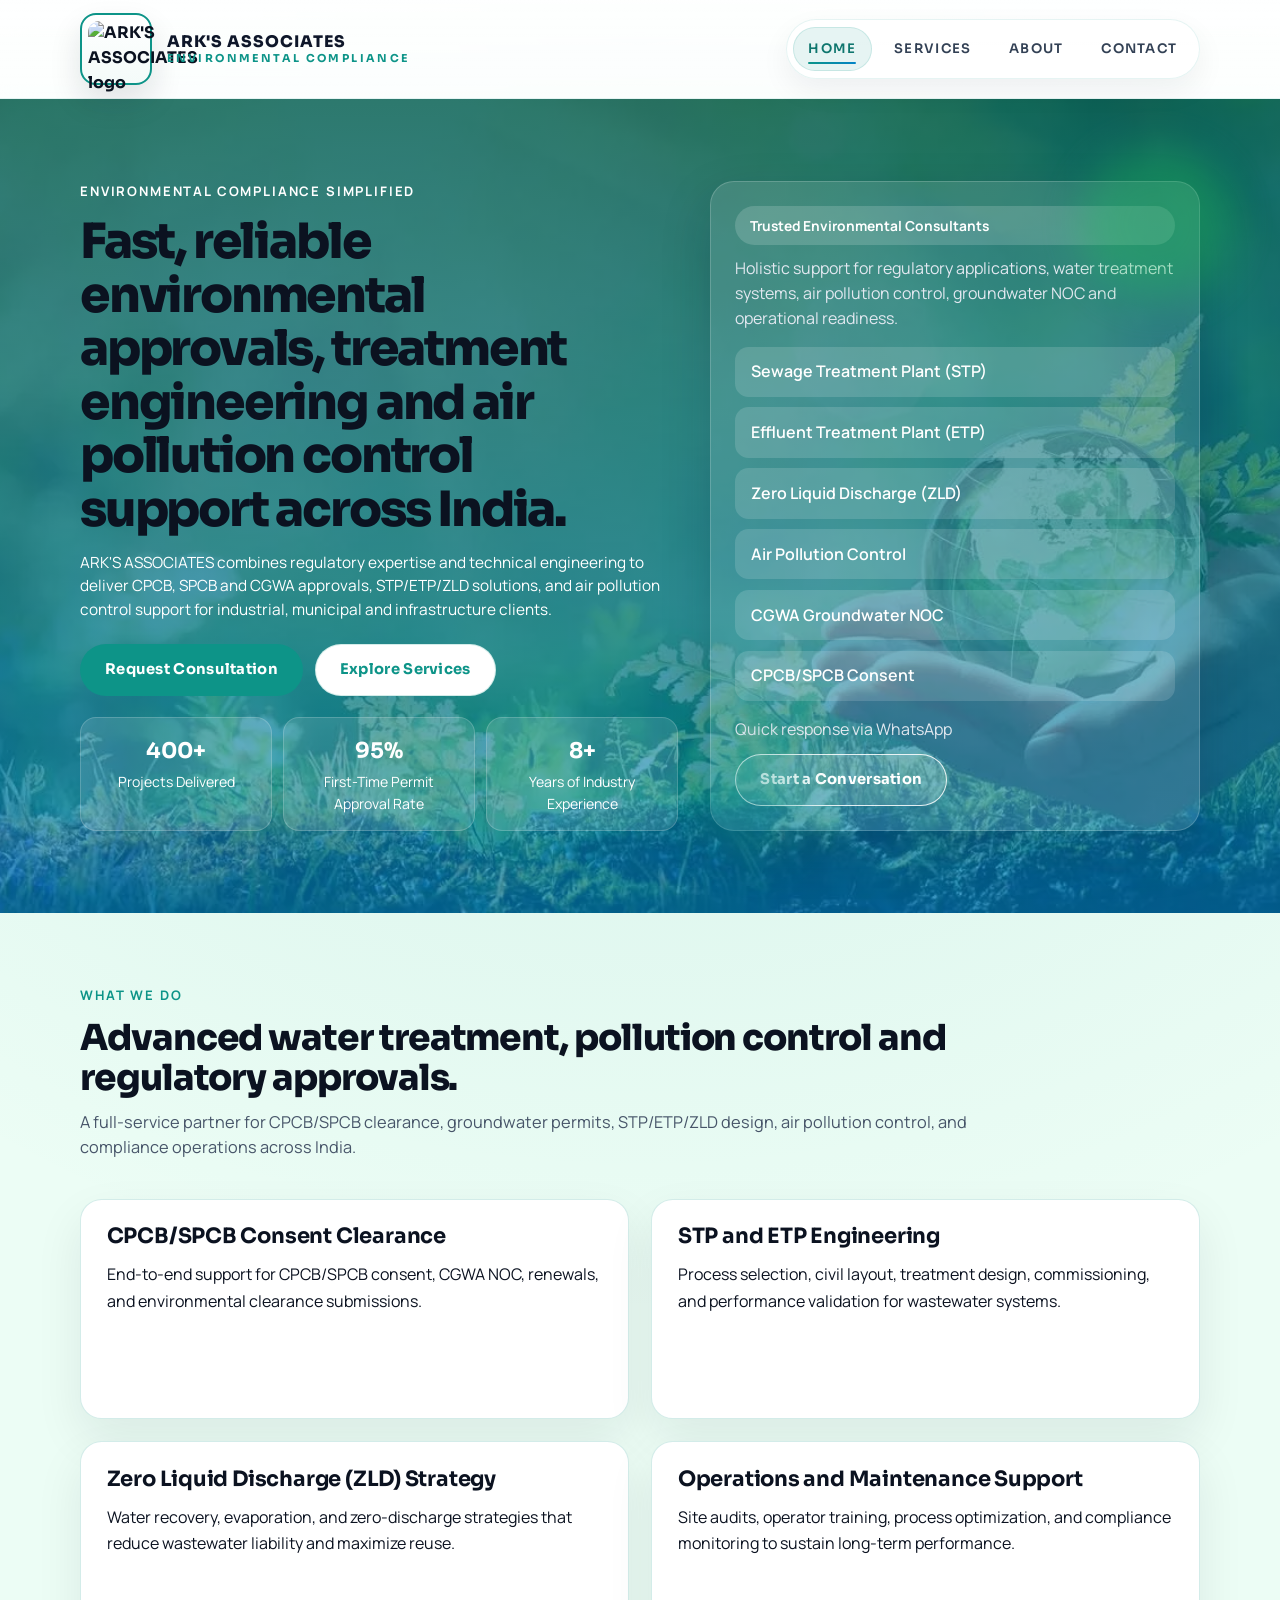
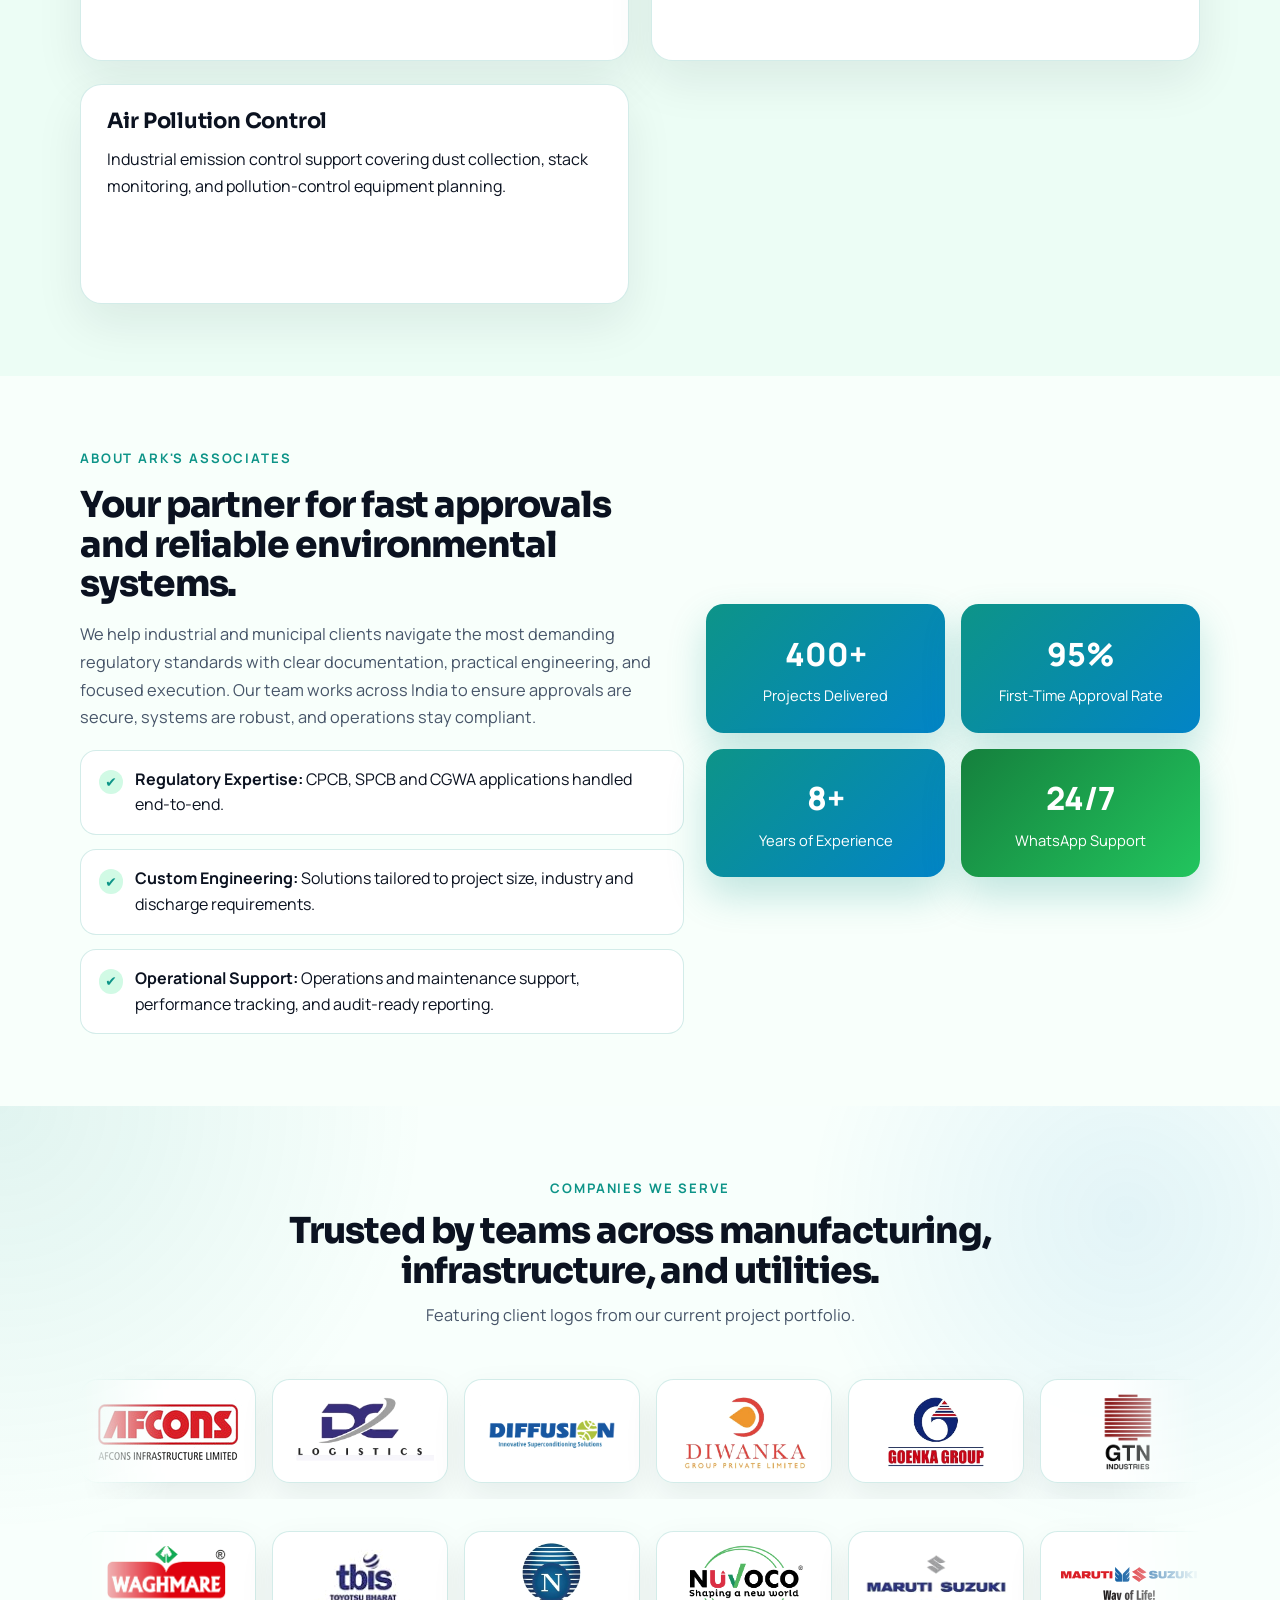
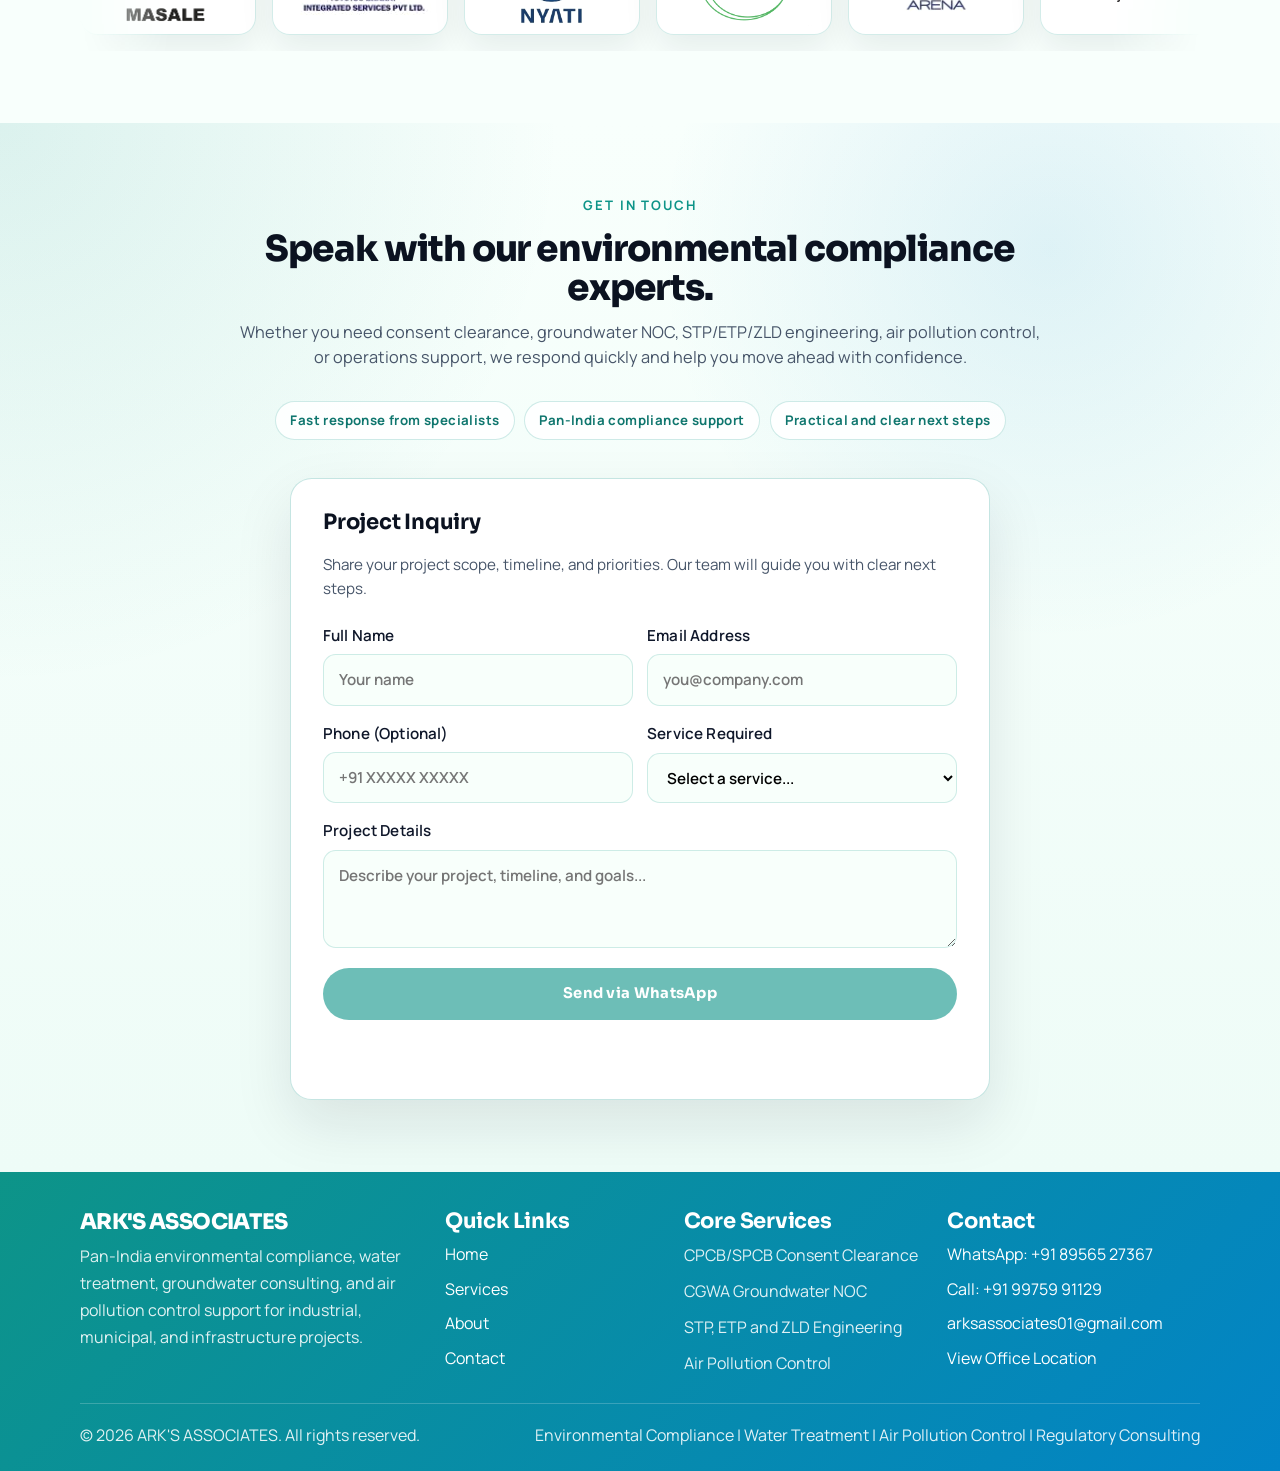
==== index.html @ 0444c297 "Use absolute paths for logo image src Updated logo image references from relative `logo1.jpg` to abs" ====
<!DOCTYPE html>
<html lang="en">
<head>
  <meta charset="UTF-8" />
  <meta name="viewport" content="width=device-width, initial-scale=1.0, viewport-fit=cover" />
  <meta name="theme-color" content="#0d9488" />
  <meta name="description" content="ARK'S ASSOCIATES provides Pan-India environmental compliance consulting, including CPCB/SPCB approvals, CGWA NOC support, STP/ETP/ZLD engineering, and air pollution control services." />
  <meta name="robots" content="index,follow" />
  <link rel="canonical" href="https://www.arksenviro.com/" />
  <meta property="og:type" content="website" />
  <meta property="og:site_name" content="ARK'S ASSOCIATES" />
  <meta property="og:title" content="ARK'S ASSOCIATES | Environmental Compliance, Water Treatment and Air Pollution Control" />
  <meta property="og:description" content="Pan-India consulting for CPCB/SPCB approvals, CGWA NOC, STP/ETP/ZLD engineering, and air pollution control support." />
  <meta property="og:url" content="https://www.arksenviro.com/" />
  <meta property="og:image" content="https://www.arksenviro.com/logo1.jpg" />
  <meta name="twitter:card" content="summary_large_image" />
  <meta name="twitter:title" content="ARK'S ASSOCIATES | Environmental Compliance, Water Treatment and Air Pollution Control" />
  <meta name="twitter:description" content="Pan-India consulting for CPCB/SPCB approvals, CGWA NOC, STP/ETP/ZLD engineering, and air pollution control support." />
  <meta name="twitter:image" content="https://www.arksenviro.com/logo1.jpg" />
  <title>ARK'S ASSOCIATES | Environmental Compliance, Water Treatment and Air Pollution Control</title>
  <script type="application/ld+json">
    {
      "@context": "https://schema.org",
      "@graph": [
        {
          "@type": "ProfessionalService",
          "@id": "https://www.arksenviro.com/#organization",
          "name": "ARK'S ASSOCIATES",
          "url": "https://www.arksenviro.com/",
          "logo": "https://www.arksenviro.com/logo1.jpg",
          "image": "https://www.arksenviro.com/logo1.jpg",
          "description": "Pan-India environmental compliance consulting for CPCB/SPCB approvals, CGWA NOC, STP/ETP/ZLD engineering, water treatment, and air pollution control.",
          "telephone": "+91-89565-27367",
          "email": "arksassociates01@gmail.com",
          "areaServed": {
            "@type": "Country",
            "name": "India"
          },
          "contactPoint": [
            {
              "@type": "ContactPoint",
              "contactType": "WhatsApp support",
              "telephone": "+91-89565-27367",
              "email": "arksassociates01@gmail.com",
              "areaServed": "IN",
              "availableLanguage": ["en", "hi"]
            },
            {
              "@type": "ContactPoint",
              "contactType": "phone support",
              "telephone": "+91-99759-91129",
              "email": "arksassociates01@gmail.com",
              "areaServed": "IN",
              "availableLanguage": ["en", "hi"]
            }
          ],
          "sameAs": [
            "https://www.arksenviro.com/"
          ],
          "hasOfferCatalog": {
            "@type": "OfferCatalog",
            "name": "Environmental Compliance Services",
            "itemListElement": [
              { "@type": "Offer", "itemOffered": { "@type": "Service", "name": "CPCB/SPCB Consent Clearance" } },
              { "@type": "Offer", "itemOffered": { "@type": "Service", "name": "CGWA Groundwater NOC" } },
              { "@type": "Offer", "itemOffered": { "@type": "Service", "name": "Sewage Treatment Plant (STP)" } },
              { "@type": "Offer", "itemOffered": { "@type": "Service", "name": "Effluent Treatment Plant (ETP)" } },
              { "@type": "Offer", "itemOffered": { "@type": "Service", "name": "Zero Liquid Discharge (ZLD)" } },
              { "@type": "Offer", "itemOffered": { "@type": "Service", "name": "Water Treatment Systems" } },
              { "@type": "Offer", "itemOffered": { "@type": "Service", "name": "Air Pollution Control" } },
              { "@type": "Offer", "itemOffered": { "@type": "Service", "name": "Operations and Maintenance Support" } }
            ]
          }
        },
        {
          "@type": "WebSite",
          "@id": "https://www.arksenviro.com/#website",
          "url": "https://www.arksenviro.com/",
          "name": "ARK'S ASSOCIATES",
          "publisher": {
            "@id": "https://www.arksenviro.com/#organization"
          }
        },
        {
          "@type": "WebPage",
          "@id": "https://www.arksenviro.com/#webpage",
          "url": "https://www.arksenviro.com/",
          "name": "ARK'S ASSOCIATES | Environmental Compliance, Water Treatment and Air Pollution Control",
          "description": "Pan-India consulting for CPCB/SPCB approvals, CGWA NOC, STP/ETP/ZLD engineering, and air pollution control support.",
          "isPartOf": {
            "@id": "https://www.arksenviro.com/#website"
          },
          "about": {
            "@id": "https://www.arksenviro.com/#organization"
          }
        }
      ]
    }
  </script>
  <link rel="preload" as="image" href="/logo1.jpg" fetchpriority="high" />
  <link rel="stylesheet" href="styles.css" />
  <link rel="preconnect" href="https://fonts.googleapis.com" />
  <link rel="preconnect" href="https://fonts.gstatic.com" crossorigin />
  <link rel="dns-prefetch" href="https://fonts.googleapis.com" />
  <link href="https://fonts.googleapis.com/css2?family=Manrope:wght@400;500;600;700;800&family=Sora:wght@500;600;700;800&display=swap" rel="stylesheet" media="print" onload="this.media='all';this.onload=null;" />
  <noscript><link href="https://fonts.googleapis.com/css2?family=Manrope:wght@400;500;600;700;800&family=Sora:wght@500;600;700;800&display=swap" rel="stylesheet" /></noscript>
</head>
<body>
  <a class="skip-link" href="#main-content">Skip to main content</a>
  <header class="site-header">
    <div class="container header-inner">
      <a class="brand" href="index.html" aria-label="ARK'S ASSOCIATES home">
        <span class="brand-mark">
          <img src="/logo1.jpg" alt="ARK'S ASSOCIATES logo" class="brand-logo" />
        </span>
        <span class="brand-copy">
          <span class="brand-title">ARK'S ASSOCIATES</span>
          <span class="brand-subtitle">Environmental Compliance</span>
        </span>
      </a>
      <button type="button" class="nav-toggle" aria-label="Toggle navigation" aria-expanded="false" aria-controls="site-nav">
        <span></span>
        <span></span>
        <span></span>
      </button>
      <nav class="site-nav" id="site-nav" aria-label="Primary">
        <a href="index.html" aria-current="page">Home</a>
        <a href="services.html">Services</a>
        <a href="about.html">About</a>
        <a href="contact.html">Contact</a>
      </nav>
    </div>
  </header>

  <main id="main-content">
    <section class="hero section hero-banner" id="home">
      <div class="container hero-grid">
        <div class="hero-copy reveal">
          <p class="eyebrow">Environmental Compliance Simplified</p>
          <h1>Fast, reliable environmental approvals, treatment engineering and air pollution control support across India.</h1>
          <p class="hero-text">ARK'S ASSOCIATES combines regulatory expertise and technical engineering to deliver CPCB, SPCB and CGWA approvals, STP/ETP/ZLD solutions, and air pollution control support for industrial, municipal and infrastructure clients.</p>
          <div class="hero-actions">
            <a class="button button-primary" href="contact.html">Request Consultation</a>
            <a class="button button-secondary" href="services.html">Explore Services</a>
          </div>
          <div class="hero-highlights">
            <div>
              <strong>400+</strong>
              <span>Projects Delivered</span>
            </div>
            <div>
              <strong>95%</strong>
              <span>First-Time Permit Approval Rate</span>
            </div>
            <div>
              <strong>8+</strong>
              <span>Years of Industry Experience</span>
            </div>
          </div>
        </div>

        <div class="hero-visual reveal">
          <div class="hero-visual-card">
            <div class="hero-card-header">
              <span class="hero-pill">Trusted Environmental Consultants</span>
              <p>Holistic support for regulatory applications, water treatment systems, air pollution control, groundwater NOC and operational readiness.</p>
            </div>
            <div class="hero-feature-list">
              <div>Sewage Treatment Plant (STP)</div>
              <div>Effluent Treatment Plant (ETP)</div>
              <div>Zero Liquid Discharge (ZLD)</div>
              <div>Air Pollution Control</div>
              <div>CGWA Groundwater NOC</div>
              <div>CPCB/SPCB Consent</div>
            </div>
            <div class="hero-card-footer">
              <span>Quick response via WhatsApp</span>
              <a class="button button-outline" href="contact.html">Start a Conversation</a>
            </div>
          </div>
          <div class="hero-shape hero-shape-1"></div>
          <div class="hero-shape hero-shape-2"></div>
        </div>
      </div>
    </section>

    <section class="section feature-section reveal" id="services-summary">
      <div class="container">
        <div class="section-heading">
          <p class="eyebrow">What We Do</p>
          <h2>Advanced water treatment, pollution control and regulatory approvals.</h2>
          <p class="section-copy">A full-service partner for CPCB/SPCB clearance, groundwater permits, STP/ETP/ZLD design, air pollution control, and compliance operations across India.</p>
        </div>

        <div class="feature-grid">
          <article class="feature-card">
            <h3>CPCB/SPCB Consent Clearance</h3>
            <p>End-to-end support for CPCB/SPCB consent, CGWA NOC, renewals, and environmental clearance submissions.</p>
          </article>
          <article class="feature-card">
            <h3>STP and ETP Engineering</h3>
            <p>Process selection, civil layout, treatment design, commissioning, and performance validation for wastewater systems.</p>
          </article>
          <article class="feature-card">
            <h3>Zero Liquid Discharge (ZLD) Strategy</h3>
            <p>Water recovery, evaporation, and zero-discharge strategies that reduce wastewater liability and maximize reuse.</p>
          </article>
          <article class="feature-card">
            <h3>Operations and Maintenance Support</h3>
            <p>Site audits, operator training, process optimization, and compliance monitoring to sustain long-term performance.</p>
          </article>
          <article class="feature-card">
            <h3>Air Pollution Control</h3>
            <p>Industrial emission control support covering dust collection, stack monitoring, and pollution-control equipment planning.</p>
          </article>
        </div>
      </div>
    </section>

    <section class="section about section-surface reveal" id="about">
      <div class="container about-grid">
        <div class="about-content">
          <p class="eyebrow">About ARK'S ASSOCIATES</p>
          <h2>Your partner for fast approvals and reliable environmental systems.</h2>
          <p class="about-description">We help industrial and municipal clients navigate the most demanding regulatory standards with clear documentation, practical engineering, and focused execution. Our team works across India to ensure approvals are secure, systems are robust, and operations stay compliant.</p>
          <ul class="about-list">
            <li>
              <span class="list-icon">✔</span>
              <div><strong>Regulatory Expertise:</strong> CPCB, SPCB and CGWA applications handled end-to-end.</div>
            </li>
            <li>
              <span class="list-icon">✔</span>
              <div><strong>Custom Engineering:</strong> Solutions tailored to project size, industry and discharge requirements.</div>
            </li>
            <li>
              <span class="list-icon">✔</span>
              <div><strong>Operational Support:</strong> Operations and maintenance support, performance tracking, and audit-ready reporting.</div>
            </li>
          </ul>
        </div>

        <div class="about-visual">
          <div class="stats-card">
            <p class="stat-value">400+</p>
            <p class="stat-label">Projects Delivered</p>
          </div>
          <div class="stats-card">
            <p class="stat-value">95%</p>
            <p class="stat-label">First-Time Approval Rate</p>
          </div>
          <div class="stats-card">
            <p class="stat-value">8+</p>
            <p class="stat-label">Years of Experience</p>
          </div>
          <div class="stats-card stat-card-green">
            <p class="stat-value">24/7</p>
            <p class="stat-label">WhatsApp Support</p>
          </div>
        </div>
      </div>
    </section>

    <section class="section logo-showcase reveal" aria-labelledby="clients-title">
      <div class="container">
        <div class="section-heading logo-showcase-heading">
          <p class="eyebrow">Companies We Serve</p>
          <h2 id="clients-title">Trusted by teams across manufacturing, infrastructure, and utilities.</h2>
          <p class="section-copy">Featuring client logos from our current project portfolio.</p>
        </div>

        <div class="logo-marquee-stack" aria-label="Client logos">
          <div class="logo-marquee logo-marquee-line" aria-label="Client logos line 1">
            <div class="logo-track logo-track-primary" role="list">
              <article class="logo-item" role="listitem"><img src="logos/AFCONS.jpg" alt="AFCONS logo" loading="lazy" /></article>
              <article class="logo-item" role="listitem"><img src="logos/DCLOGISTICS.jpeg" alt="DC Logistics logo" loading="lazy" /></article>
              <article class="logo-item" role="listitem"><img src="logos/DIFFUSION.png" alt="Diffusion logo" loading="lazy" /></article>
              <article class="logo-item" role="listitem"><img src="logos/DIWANKA.jpeg" alt="Diwanka logo" loading="lazy" /></article>
              <article class="logo-item" role="listitem"><img src="logos/GOENKA.jpeg" alt="Goenka logo" loading="lazy" /></article>
              <article class="logo-item" role="listitem"><img src="logos/GTN.png" alt="GTN logo" loading="lazy" /></article>
              <article class="logo-item" role="listitem"><img src="logos/GUNINA.png" alt="Gunina logo" loading="lazy" /></article>
              <article class="logo-item" role="listitem"><img src="logos/HERITAGE.jpeg" alt="Heritage logo" loading="lazy" /></article>
              <article class="logo-item" role="listitem"><img src="logos/HINDALCO.png" alt="Hindalco logo" loading="lazy" /></article>
              <article class="logo-item" role="listitem"><img src="logos/MAGNA.png" alt="Magna logo" loading="lazy" /></article>
              <article class="logo-item" role="listitem"><img src="logos/MARUTI.png" alt="Maruti logo" loading="lazy" /></article>
              <article class="logo-item" role="listitem"><img src="logos/MSARENA.jpeg" alt="MS Arena logo" loading="lazy" /></article>
              <article class="logo-item" role="listitem"><img src="logos/NUVOCO.png" alt="Nuvoco logo" loading="lazy" /></article>
              <article class="logo-item" role="listitem"><img src="logos/NYATI.jpeg" alt="Nyati logo" loading="lazy" /></article>
              <article class="logo-item" role="listitem"><img src="logos/TBIS.jpeg" alt="TBIS logo" loading="lazy" /></article>
              <article class="logo-item" role="listitem"><img src="logos/WAGHMARE.png" alt="Waghmare logo" loading="lazy" /></article>
            </div>
            <div class="logo-track logo-track-primary" aria-hidden="true">
              <article class="logo-item"><img src="logos/AFCONS.jpg" alt="" loading="lazy" /></article>
              <article class="logo-item"><img src="logos/DCLOGISTICS.jpeg" alt="" loading="lazy" /></article>
              <article class="logo-item"><img src="logos/DIFFUSION.png" alt="" loading="lazy" /></article>
              <article class="logo-item"><img src="logos/DIWANKA.jpeg" alt="" loading="lazy" /></article>
              <article class="logo-item"><img src="logos/GOENKA.jpeg" alt="" loading="lazy" /></article>
              <article class="logo-item"><img src="logos/GTN.png" alt="" loading="lazy" /></article>
              <article class="logo-item"><img src="logos/GUNINA.png" alt="" loading="lazy" /></article>
              <article class="logo-item"><img src="logos/HERITAGE.jpeg" alt="" loading="lazy" /></article>
              <article class="logo-item"><img src="logos/HINDALCO.png" alt="" loading="lazy" /></article>
              <article class="logo-item"><img src="logos/MAGNA.png" alt="" loading="lazy" /></article>
              <article class="logo-item"><img src="logos/MARUTI.png" alt="" loading="lazy" /></article>
              <article class="logo-item"><img src="logos/MSARENA.jpeg" alt="" loading="lazy" /></article>
              <article class="logo-item"><img src="logos/NUVOCO.png" alt="" loading="lazy" /></article>
              <article class="logo-item"><img src="logos/NYATI.jpeg" alt="" loading="lazy" /></article>
              <article class="logo-item"><img src="logos/TBIS.jpeg" alt="" loading="lazy" /></article>
              <article class="logo-item"><img src="logos/WAGHMARE.png" alt="" loading="lazy" /></article>
            </div>
          </div>

          <div class="logo-marquee logo-marquee-line logo-marquee-line-alt" aria-label="Client logos line 2">
            <div class="logo-track logo-track-secondary" role="list">
              <article class="logo-item" role="listitem"><img src="logos/WAGHMARE.png" alt="Waghmare logo" loading="lazy" /></article>
              <article class="logo-item" role="listitem"><img src="logos/TBIS.jpeg" alt="TBIS logo" loading="lazy" /></article>
              <article class="logo-item" role="listitem"><img src="logos/NYATI.jpeg" alt="Nyati logo" loading="lazy" /></article>
              <article class="logo-item" role="listitem"><img src="logos/NUVOCO.png" alt="Nuvoco logo" loading="lazy" /></article>
              <article class="logo-item" role="listitem"><img src="logos/MSARENA.jpeg" alt="MS Arena logo" loading="lazy" /></article>
              <article class="logo-item" role="listitem"><img src="logos/MARUTI.png" alt="Maruti logo" loading="lazy" /></article>
              <article class="logo-item" role="listitem"><img src="logos/MAGNA.png" alt="Magna logo" loading="lazy" /></article>
              <article class="logo-item" role="listitem"><img src="logos/HINDALCO.png" alt="Hindalco logo" loading="lazy" /></article>
              <article class="logo-item" role="listitem"><img src="logos/HERITAGE.jpeg" alt="Heritage logo" loading="lazy" /></article>
              <article class="logo-item" role="listitem"><img src="logos/GUNINA.png" alt="Gunina logo" loading="lazy" /></article>
              <article class="logo-item" role="listitem"><img src="logos/GTN.png" alt="GTN logo" loading="lazy" /></article>
              <article class="logo-item" role="listitem"><img src="logos/GOENKA.jpeg" alt="Goenka logo" loading="lazy" /></article>
              <article class="logo-item" role="listitem"><img src="logos/DIWANKA.jpeg" alt="Diwanka logo" loading="lazy" /></article>
              <article class="logo-item" role="listitem"><img src="logos/DIFFUSION.png" alt="Diffusion logo" loading="lazy" /></article>
              <article class="logo-item" role="listitem"><img src="logos/DCLOGISTICS.jpeg" alt="DC Logistics logo" loading="lazy" /></article>
              <article class="logo-item" role="listitem"><img src="logos/AFCONS.jpg" alt="AFCONS logo" loading="lazy" /></article>
            </div>
            <div class="logo-track logo-track-secondary" aria-hidden="true">
              <article class="logo-item"><img src="logos/WAGHMARE.png" alt="" loading="lazy" /></article>
              <article class="logo-item"><img src="logos/TBIS.jpeg" alt="" loading="lazy" /></article>
              <article class="logo-item"><img src="logos/NYATI.jpeg" alt="" loading="lazy" /></article>
              <article class="logo-item"><img src="logos/NUVOCO.png" alt="" loading="lazy" /></article>
              <article class="logo-item"><img src="logos/MSARENA.jpeg" alt="" loading="lazy" /></article>
              <article class="logo-item"><img src="logos/MARUTI.png" alt="" loading="lazy" /></article>
              <article class="logo-item"><img src="logos/MAGNA.png" alt="" loading="lazy" /></article>
              <article class="logo-item"><img src="logos/HINDALCO.png" alt="" loading="lazy" /></article>
              <article class="logo-item"><img src="logos/HERITAGE.jpeg" alt="" loading="lazy" /></article>
              <article class="logo-item"><img src="logos/GUNINA.png" alt="" loading="lazy" /></article>
              <article class="logo-item"><img src="logos/GTN.png" alt="" loading="lazy" /></article>
              <article class="logo-item"><img src="logos/GOENKA.jpeg" alt="" loading="lazy" /></article>
              <article class="logo-item"><img src="logos/DIWANKA.jpeg" alt="" loading="lazy" /></article>
              <article class="logo-item"><img src="logos/DIFFUSION.png" alt="" loading="lazy" /></article>
              <article class="logo-item"><img src="logos/DCLOGISTICS.jpeg" alt="" loading="lazy" /></article>
              <article class="logo-item"><img src="logos/AFCONS.jpg" alt="" loading="lazy" /></article>
            </div>
          </div>
        </div>
      </div>
    </section>

    <section class="section contact contact-home-section section-surface reveal" id="contact">
      <div class="container">
        <div class="section-heading contact-page-header">
          <p class="eyebrow">Get in Touch</p>
          <h2>Speak with our environmental compliance experts.</h2>
          <p class="section-copy">Whether you need consent clearance, groundwater NOC, STP/ETP/ZLD engineering, air pollution control, or operations support, we respond quickly and help you move ahead with confidence.</p>
          <div class="contact-trust-strip" aria-label="Contact highlights">
            <span>Fast response from specialists</span>
            <span>Pan-India compliance support</span>
            <span>Practical and clear next steps</span>
          </div>
        </div>

        <div class="contact-grid contact-grid-single contact-grid-enhanced">
          <form class="contact-form" id="whatsapp-contact-form">
            <h3>Project Inquiry</h3>
            <p class="form-intro">Share your project scope, timeline, and priorities. Our team will guide you with clear next steps.</p>
            <div class="form-row">
              <label>
                Full Name
                <input type="text" name="name" placeholder="Your name" required />
              </label>
              <label>
                Email Address
                <input type="email" name="email" placeholder="you@company.com" required />
              </label>
            </div>
            <div class="form-row">
              <label>
                Phone (Optional)
                <input type="tel" name="phone" placeholder="+91 XXXXX XXXXX" />
              </label>
              <label>
                Service Required
                <select name="project_type" required>
                  <option value="">Select a service...</option>
                  <option value="CPCB/SPCB Consent Clearance">CPCB/SPCB Consent Clearance</option>
                  <option value="CGWA Groundwater NOC">CGWA Groundwater NOC</option>
                  <option value="Sewage Treatment Plant (STP)">Sewage Treatment Plant (STP)</option>
                  <option value="Effluent Treatment Plant (ETP)">Effluent Treatment Plant (ETP)</option>
                  <option value="Zero Liquid Discharge (ZLD)">Zero Liquid Discharge (ZLD)</option>
                  <option value="Air Pollution Control">Air Pollution Control</option>
                  <option value="Operation and Maintenance">Operation and Maintenance</option>
                  <option value="Other Service">Other Service</option>
                </select>
              </label>
            </div>
            <label>
              Project Details
              <textarea name="message" rows="3" placeholder="Describe your project, timeline, and goals..."></textarea>
            </label>
            <div class="form-actions">
              <button type="button" id="send-whatsapp" class="button button-primary">Send via WhatsApp</button>
            </div>
          </form>
        </div>
      </div>
    </section>
  </main>

  <footer class="site-footer">
    <div class="container footer-inner">
      <div class="footer-grid">
        <div class="footer-brand-block">
          <h2>ARK'S ASSOCIATES</h2>
          <p>Pan-India environmental compliance, water treatment, groundwater consulting, and air pollution control support for industrial, municipal, and infrastructure projects.</p>
        </div>
        <div class="footer-links-block">
          <h3>Quick Links</h3>
          <a href="index.html">Home</a>
          <a href="services.html">Services</a>
          <a href="about.html">About</a>
          <a href="contact.html">Contact</a>
        </div>
        <div class="footer-services-block">
          <h3>Core Services</h3>
          <p>CPCB/SPCB Consent Clearance</p>
          <p>CGWA Groundwater NOC</p>
          <p>STP, ETP and ZLD Engineering</p>
          <p>Air Pollution Control</p>
        </div>
        <div class="footer-contact-block">
          <h3>Contact</h3>
          <a href="https://wa.me/918956527367" target="_blank" rel="noopener noreferrer">WhatsApp: +91 89565 27367</a>
          <a href="tel:+919975991129">Call: +91 99759 91129</a>
          <a href="mailto:arksassociates01@gmail.com">arksassociates01@gmail.com</a>
          <a href="https://maps.app.goo.gl/mJS6W8RWEQRUFayYA?g_st=aw" target="_blank" rel="noopener noreferrer">View Office Location</a>
        </div>
      </div>
      <div class="footer-bottom">
        <p>© 2026 ARK'S ASSOCIATES. All rights reserved.</p>
        <p>Environmental Compliance | Water Treatment | Air Pollution Control | Regulatory Consulting</p>
      </div>
    </div>
  </footer>

  <script src="script.js" defer></script>
</body>
</html>
---- styles.css ----
:root {
  color-scheme: light;
  font-family: 'Manrope', system-ui, sans-serif;
  font-size: 16px;
  line-height: 1.55;
  --text: #0b1220;
  --muted: #475569;
  --bg: #ecfdf5;
  --surface: #ffffff;
  --surface-soft: #f8fffb;
  --primary: #0d9488;
  --primary-dark: #0f766e;
  --secondary: #0284c7;
  --border: rgba(13, 148, 136, 0.18);
  --shadow: 0 20px 48px rgba(15, 23, 42, 0.08);
  --shadow-lg: 0 28px 64px rgba(15, 23, 42, 0.12);
}

* {
  box-sizing: border-box;
}

html {
  scroll-behavior: smooth;
}

body {
  margin: 0;
  min-height: 100vh;
  overflow-x: hidden;
  font-family: 'Manrope', system-ui, sans-serif;
  color: var(--text);
  background: radial-gradient(circle at top, rgba(13, 148, 136, 0.16), transparent 28%), var(--bg);
  opacity: 1;
  transform: none;
  transition: opacity 0.55s ease, transform 0.55s ease;
}

body.js-ready {
  opacity: 0;
  transform: translateY(10px);
}

body.page-loaded {
  opacity: 1;
  transform: translateY(0);
}

img {
  max-width: 100%;
  display: block;
  height: auto;
}

button,
input,
textarea,
select {
  font: inherit;
}

.container {
  width: min(1120px, calc(100% - 2rem));
  margin: 0 auto;
}

.site-header {
  position: sticky;
  top: 0;
  z-index: 30;
  background: linear-gradient(180deg, rgba(255, 255, 255, 0.97), rgba(255, 255, 255, 0.92));
  border-bottom: 1px solid rgba(13, 148, 136, 0.1);
  backdrop-filter: blur(16px);
  transition: box-shadow 220ms ease, background-color 220ms ease, border-color 220ms ease;
}

.site-header.scrolled {
  background: rgba(255, 255, 255, 0.98);
  border-bottom-color: rgba(13, 148, 136, 0.16);
  box-shadow: 0 18px 44px rgba(15, 23, 42, 0.12);
}

.header-inner {
  min-height: 98px;
  display: flex;
  align-items: center;
  justify-content: space-between;
  gap: 1.5rem;
}

.brand {
  display: inline-flex;
  align-items: center;
  gap: 0.95rem;
  flex-shrink: 0;
  color: var(--text);
  text-decoration: none;
  font-family: 'Sora', 'Manrope', system-ui, sans-serif;
  font-weight: 700;
  transition: transform 180ms ease;
}

.brand-mark {
  width: 72px;
  height: 72px;
  display: inline-grid;
  place-items: center;
  flex-shrink: 0;
  border-radius: 1rem;
  padding: 0.38rem;
  background: linear-gradient(180deg, #ffffff, #f4fbf9);
  border: 2px solid var(--primary);
  box-shadow: 0 16px 32px rgba(15, 23, 42, 0.12);
  transition: transform 180ms ease, box-shadow 180ms ease, border-color 180ms ease;
}

.brand-copy {
  display: flex;
  flex-direction: column;
  justify-content: center;
  gap: 0.18rem;
  min-width: 0;
}

.brand-title {
  font-family: 'Sora', 'Manrope', system-ui, sans-serif;
  font-size: clamp(1rem, 1.2vw, 1.24rem);
  font-weight: 800;
  line-height: 1.02;
  letter-spacing: 0.06em;
  text-transform: uppercase;
  color: #0f172a;
  white-space: nowrap;
}

.brand-subtitle {
  font-size: 0.68rem;
  font-weight: 700;
  line-height: 1;
  letter-spacing: 0.22em;
  text-transform: uppercase;
  color: #0d9488;
  white-space: nowrap;
}

.brand-logo {
  width: 100%;
  height: 100%;
  object-fit: contain;
  object-position: center;
  border-radius: 0.72rem;
  display: block;
}

.brand:hover {
  transform: translateY(-1px);
}

.brand:hover .brand-mark {
  transform: translateY(-1px) scale(1.03);
  border-color: var(--primary-dark);
  box-shadow: 0 18px 34px rgba(13, 148, 136, 0.16);
}

.site-nav {
  display: flex;
  align-items: center;
  gap: 0.45rem;
  padding: 0.4rem;
  border-radius: 999px;
  background: rgba(255, 255, 255, 0.8);
  border: 1px solid rgba(13, 148, 136, 0.1);
  box-shadow: 0 12px 30px rgba(15, 23, 42, 0.06);
}

.site-nav a {
  position: relative;
  display: inline-flex;
  align-items: center;
  justify-content: center;
  min-height: 2.8rem;
  padding: 0.7rem 0.95rem;
  border-radius: 999px;
  text-decoration: none;
  color: #334155;
  font-family: 'Sora', 'Manrope', system-ui, sans-serif;
  font-weight: 600;
  font-size: 0.82rem;
  letter-spacing: 0.1em;
  text-transform: uppercase;
  transition: color 180ms ease, background-color 180ms ease, box-shadow 180ms ease, transform 180ms ease;
}

.site-nav a::after {
  content: '';
  position: absolute;
  left: 0.95rem;
  right: 0.95rem;
  bottom: 0.48rem;
  height: 2px;
  border-radius: 999px;
  background: linear-gradient(90deg, var(--primary), var(--secondary));
  transform: scaleX(0);
  transform-origin: center;
  transition: transform 180ms ease;
}

.site-nav a:hover {
  color: var(--primary-dark);
  background: rgba(13, 148, 136, 0.08);
  box-shadow: inset 0 0 0 1px rgba(13, 148, 136, 0.08);
  transform: translateY(-1px);
}

.site-nav a:hover::after,
.site-nav a:focus-visible::after,
.site-nav a[aria-current="page"]::after {
  transform: scaleX(1);
}

.site-nav a[aria-current="page"] {
  color: var(--primary-dark);
  background: rgba(13, 148, 136, 0.1);
  box-shadow: inset 0 0 0 1px rgba(13, 148, 136, 0.14);
}

.skip-link {
  position: absolute;
  left: -9999px;
  top: 0;
  z-index: 100;
  padding: 0.7rem 0.95rem;
  border-radius: 0.65rem;
  background: #ffffff;
  color: var(--primary);
  font-family: 'Sora', 'Manrope', system-ui, sans-serif;
  font-weight: 700;
  text-decoration: none;
  box-shadow: 0 12px 24px rgba(15, 23, 42, 0.16);
}

.skip-link:focus {
  left: 0.8rem;
  top: 0.8rem;
}

a:focus-visible,
button:focus-visible,
input:focus-visible,
select:focus-visible,
textarea:focus-visible {
  outline: 3px solid rgba(2, 132, 199, 0.35);
  outline-offset: 2px;
}

.nav-toggle {
  border: 1px solid rgba(13, 148, 136, 0.14);
  background: rgba(255, 255, 255, 0.94);
  padding: 0.45rem 0.65rem;
  border-radius: 0.95rem;
  box-shadow: 0 10px 26px rgba(15, 23, 42, 0.08);
  display: none;
  cursor: pointer;
  transition: transform 180ms ease, box-shadow 180ms ease, border-color 180ms ease;
}

.nav-toggle span {
  display: block;
  width: 28px;
  height: 3px;
  margin: 6px 0;
  border-radius: 999px;
  background: var(--primary);
  transition: transform 180ms ease, opacity 180ms ease;
}

.nav-toggle:hover {
  transform: translateY(-1px);
  border-color: rgba(13, 148, 136, 0.22);
  box-shadow: 0 14px 28px rgba(13, 148, 136, 0.12);
}

.nav-toggle[aria-expanded="true"] span:nth-child(1) {
  transform: translateY(9px) rotate(45deg);
}

.nav-toggle[aria-expanded="true"] span:nth-child(2) {
  opacity: 0;
}

.nav-toggle[aria-expanded="true"] span:nth-child(3) {
  transform: translateY(-9px) rotate(-45deg);
}

.button {
  display: inline-flex;
  align-items: center;
  justify-content: center;
  min-height: 3rem;
  padding: 0.85rem 1.5rem;
  border-radius: 999px;
  border: 1px solid transparent;
  text-decoration: none;
  font-family: 'Sora', 'Manrope', system-ui, sans-serif;
  font-weight: 700;
  letter-spacing: 0.02em;
  font-size: 0.92rem;
  transition: transform 180ms ease, box-shadow 180ms ease, background-color 180ms ease;
}

.button:hover {
  transform: translateY(-2px);
  box-shadow: 0 14px 36px rgba(13, 148, 136, 0.18);
}

.button:disabled {
  cursor: not-allowed;
  opacity: 0.6;
  transform: none;
  box-shadow: none;
}

.button-primary,
.button-pill {
  background: var(--primary);
  color: #ffffff;
}

.button-primary:hover,
.button-pill:hover {
  background: var(--primary-dark);
}

.button-secondary {
  background: #ffffff;
  color: var(--primary);
  border-color: var(--border);
}

.button-outline {
  color: var(--primary);
  border-color: var(--primary);
  background: transparent;
}

.hero-banner .button-outline,
.hero-glow .button-outline {
  color: #ffffff;
  border-color: rgba(255, 255, 255, 0.85);
  background: rgba(255, 255, 255, 0.12);
}

.hero-banner .button-outline:hover,
.hero-glow .button-outline:hover {
  color: var(--primary-dark);
  border-color: #ffffff;
  background: #ffffff;
}

.site-nav a.button-pill {
  margin-left: 0.4rem;
  letter-spacing: 0.03em;
}

.section {
  padding: 4.5rem 0;
}

.section-surface {
  background: var(--surface-soft);
}

.eyebrow {
  margin: 0;
  text-transform: uppercase;
  letter-spacing: 0.14em;
  font-size: 0.82rem;
  color: var(--primary);
  font-weight: 700;
}

h1,
h2,
h3,
h4 {
  font-family: 'Sora', 'Manrope', system-ui, sans-serif;
  line-height: 1.1;
  margin: 0;
  color: var(--text);
}

h1,
h2 {
  font-weight: 800;
}

h2 {
  font-size: clamp(1.7rem, 2.8vw, 2.5rem);
  letter-spacing: -0.03em;
}

h3 {
  font-size: clamp(1.12rem, 1.65vw, 1.4rem);
  letter-spacing: -0.01em;
}

p {
  margin: 0;
}

.section-heading {
  max-width: 56rem;
  margin-bottom: 2.4rem;
  display: grid;
  gap: 0.8rem;
}

.section-copy,
.hero-text,
.about-description,
.service-desc,
.contact-info p {
  color: var(--muted);
  font-size: 1.02rem;
}

.about-description,
.service-desc {
  line-height: 1.7;
}

.hero {
  padding: 4.25rem 0;
}

.hero-banner {
  color: #ffffff;
  background-image: linear-gradient(180deg, rgba(5, 95, 82, 0.84), rgba(2, 132, 199, 0.68)), url('1557202-yh.webp');
  background-position: center;
  background-size: cover;
  background-repeat: no-repeat;
  min-height: calc(100vh - 86px);
  display: flex;
  align-items: center;
}

.hero-glow {
  background: radial-gradient(circle at top left, rgba(34, 197, 94, 0.14), transparent 22%), radial-gradient(circle at right, rgba(2, 132, 199, 0.12), transparent 26%), var(--bg);
}

.hero-grid {
  display: grid;
  grid-template-columns: 1.1fr 0.9fr;
  gap: 2rem;
  align-items: center;
}

.hero-copy {
  display: grid;
  gap: 1.1rem;
}

.hero-copy h1 {
  font-size: clamp(1.95rem, 3.8vw, 3.3rem);
  letter-spacing: -0.045em;
  max-width: 14ch;
}

.hero-banner .hero-text {
  font-size: 0.96rem;
}

.hero-banner .hero-copy {
  gap: 0.9rem;
}

.hero-banner .hero-highlights {
  margin-top: 0.45rem;
}

.hero-banner .eyebrow,
.hero-banner .hero-text,
.hero-banner .hero-highlights span,
.hero-banner .hero-highlights strong {
  color: #ffffff;
}

.hero-actions {
  display: flex;
  flex-wrap: wrap;
  gap: 0.75rem;
  margin-top: 0.45rem;
}

.hero-highlights {
  display: grid;
  grid-template-columns: repeat(3, minmax(0, 1fr));
  gap: 0.7rem;
  margin-top: 0.8rem;
}

.hero-highlights div {
  background: rgba(255, 255, 255, 0.12);
  border: 1px solid rgba(255, 255, 255, 0.18);
  border-radius: 1rem;
  padding: 1rem;
  text-align: center;
  transition: transform 220ms ease, box-shadow 220ms ease, border-color 220ms ease;
}

.hero-highlights div:hover {
  transform: translateY(-4px);
  border-color: rgba(255, 255, 255, 0.35);
  box-shadow: 0 14px 34px rgba(2, 6, 23, 0.18);
}

.hero-highlights strong {
  display: block;
  font-family: 'Sora', 'Manrope', system-ui, sans-serif;
  font-size: 1.35rem;
}

.hero-highlights span {
  display: block;
  margin-top: 0.2rem;
  font-size: 0.88rem;
}

.hero-visual {
  position: relative;
}

.hero-visual-card {
  background: rgba(255, 255, 255, 0.12);
  border: 1px solid rgba(255, 255, 255, 0.18);
  border-radius: 1.5rem;
  padding: 1.5rem;
  box-shadow: 0 20px 50px rgba(15, 23, 42, 0.18);
  display: grid;
  gap: 1rem;
}

.hero-glow .hero-visual-card {
  background: #ffffff;
  border: 1px solid rgba(13, 148, 136, 0.22);
  box-shadow: 0 22px 54px rgba(15, 23, 42, 0.12);
  transition: transform 240ms ease, box-shadow 240ms ease, border-color 240ms ease;
}

.hero-glow .hero-visual-card:hover {
  transform: translateY(-6px);
  border-color: rgba(13, 148, 136, 0.5);
  box-shadow: 0 30px 66px rgba(15, 23, 42, 0.16);
}

.hero-pill {
  display: inline-flex;
  align-items: center;
  padding: 0.55rem 0.9rem;
  border-radius: 999px;
  background: rgba(255, 255, 255, 0.16);
  color: #ffffff;
  font-size: 0.86rem;
  font-weight: 700;
}

.hero-glow .hero-pill {
  background: rgba(13, 148, 136, 0.12);
  color: #0f766e;
}

.hero-card-header {
  display: grid;
  gap: 0.7rem;
}

.hero-card-header p,
.hero-card-footer span {
  color: #e2e8f0;
}

.hero-glow .hero-card-header p,
.hero-glow .hero-card-footer span {
  color: #334155;
}

.hero-feature-list {
  display: grid;
  gap: 0.65rem;
}

.hero-feature-list div {
  background: rgba(255, 255, 255, 0.14);
  border-radius: 0.85rem;
  padding: 0.8rem 1rem;
  font-weight: 600;
}

.hero-glow .hero-feature-list div {
  background: linear-gradient(145deg, rgba(13, 148, 136, 0.12), rgba(2, 132, 199, 0.08));
  border: 1px solid rgba(13, 148, 136, 0.18);
  color: #0f172a;
  transition: transform 220ms ease, border-color 220ms ease, background 220ms ease;
}

.hero-glow .hero-feature-list div:hover {
  transform: translateX(4px);
  border-color: rgba(13, 148, 136, 0.4);
  background: linear-gradient(145deg, rgba(13, 148, 136, 0.2), rgba(2, 132, 199, 0.14));
}

.hero-card-footer {
  display: flex;
  justify-content: space-between;
  align-items: center;
  gap: 0.75rem;
  flex-wrap: wrap;
}

.hero-shape {
  position: absolute;
  border-radius: 50%;
  filter: blur(20px);
  opacity: 0.35;
  pointer-events: none;
}

.hero-shape-1 {
  width: 150px;
  height: 150px;
  background: #22c55e;
  top: -32px;
  right: -32px;
}

.hero-shape-2 {
  width: 110px;
  height: 110px;
  background: #0d9488;
  bottom: -24px;
  left: -18px;
}

.feature-grid,
.about-grid,
.service-grid,
.contact-grid {
  display: grid;
  gap: 1.4rem;
}

.feature-grid {
  grid-template-columns: repeat(2, minmax(0, 1fr));
}

.feature-card,
.service-card,
.contact-form,
.contact-info {
  background: var(--surface);
  border: 1px solid var(--border);
  border-radius: 1.35rem;
  box-shadow: var(--shadow);
}

.feature-card,
.service-card {
  padding: 1.6rem;
  transition: transform 240ms ease, box-shadow 240ms ease, border-color 240ms ease, background 240ms ease;
}

.feature-grid .feature-card {
  min-height: 220px;
  display: flex;
  flex-direction: column;
  justify-content: flex-start;
}

.feature-card:hover,
.service-card:hover {
  transform: translateY(-7px);
  box-shadow: 0 24px 52px rgba(15, 23, 42, 0.16), 0 0 0 1px rgba(13, 148, 136, 0.25) inset;
  border-color: rgba(13, 148, 136, 0.48);
}

.feature-grid .feature-card:hover,
.service-grid .service-card:hover {
  background: linear-gradient(145deg, rgba(13, 148, 136, 0.25), rgba(2, 132, 199, 0.22));
}

.feature-grid .feature-card:hover h3,
.service-grid .service-card:hover h3 {
  color: #0f766e;
}

.feature-grid .feature-card:hover p,
.service-grid .service-card:hover p,
.service-grid .service-card:hover li {
  color: #1e293b;
}

.feature-card p,
.service-card p {
  margin-top: 0.8rem;
  line-height: 1.65;
}

.about-grid {
  grid-template-columns: 1.1fr 0.9fr;
  align-items: center;
}

.about-content {
  display: grid;
  gap: 1.1rem;
}

.about-list {
  list-style: none;
  margin: 0;
  padding: 0;
  display: grid;
  gap: 0.9rem;
}

.about-list li {
  display: flex;
  align-items: flex-start;
  gap: 0.75rem;
  padding: 1rem 1.1rem;
  border-radius: 1rem;
  background: #ffffff;
  border: 1px solid var(--border);
  transition: transform 220ms ease, box-shadow 220ms ease;
  line-height: 1.6;
}

.about-list li:hover {
  transform: translateY(-3px);
  box-shadow: 0 16px 34px rgba(15, 23, 42, 0.08);
}

.list-icon {
  width: 1.55rem;
  height: 1.55rem;
  border-radius: 50%;
  display: inline-flex;
  align-items: center;
  justify-content: center;
  background: #d1fae5;
  color: var(--primary);
  font-size: 0.86rem;
  flex-shrink: 0;
  margin-top: 0.18rem;
}

.about-visual {
  display: grid;
  grid-template-columns: repeat(2, minmax(0, 1fr));
  gap: 1rem;
}

.stats-card {
  padding: 1.6rem 1rem;
  border-radius: 1.1rem;
  text-align: center;
  color: #ffffff;
  background: linear-gradient(135deg, var(--primary), var(--secondary));
  box-shadow: 0 18px 38px rgba(13, 148, 136, 0.24);
  transition: transform 220ms ease, box-shadow 220ms ease;
}

.stats-card:hover {
  transform: translateY(-4px);
  box-shadow: 0 24px 50px rgba(13, 148, 136, 0.28);
}

.stat-card-green {
  background: linear-gradient(135deg, #15803d, #22c55e);
}

.stat-value {
  margin: 0;
  font-size: 2rem;
  font-weight: 800;
}

.stat-label {
  margin: 0.3rem 0 0;
  font-size: 0.92rem;
}

.services-page {
  padding-top: 2.5rem;
}

.service-grid {
  grid-template-columns: repeat(3, minmax(0, 1fr));
  gap: 1.5rem;
  align-items: stretch;
}

.service-card {
  display: flex;
  flex-direction: column;
  gap: 0.85rem;
  min-height: 430px;
}

.service-card-head {
  display: flex;
  align-items: center;
  gap: 0.7rem;
}

.service-icon {
  width: 46px;
  height: 46px;
  border-radius: 12px;
  display: inline-flex;
  align-items: center;
  justify-content: center;
  background: linear-gradient(180deg, #e6fff6, #d1fae5);
  color: var(--primary);
}

.service-points {
  list-style: none;
  margin: 0;
  padding: 0;
  display: grid;
  gap: 0.45rem;
}

.service-points li {
  position: relative;
  padding-left: 1rem;
  font-size: 0.94rem;
  font-weight: 500;
  color: #334155;
}

.service-points li::before {
  content: '•';
  position: absolute;
  left: 0;
  color: var(--primary);
}

.service-card .whatsapp-button {
  width: 100%;
  margin-top: auto;
}

.cta-banner {
  background: linear-gradient(135deg, rgba(13, 148, 136, 0.12), rgba(2, 132, 199, 0.14));
  border-top: 1px solid rgba(13, 148, 136, 0.18);
  border-bottom: 1px solid rgba(13, 148, 136, 0.18);
}

.logo-showcase {
  background:
    radial-gradient(circle at top left, rgba(13, 148, 136, 0.1), transparent 30%),
    radial-gradient(circle at 88% 18%, rgba(2, 132, 199, 0.09), transparent 26%),
    #f8fffc;
}

.logo-showcase-heading {
  text-align: center;
  margin: 0 auto 2.2rem;
}

.logo-marquee-stack {
  display: grid;
  gap: 1rem;
}

.logo-marquee {
  position: relative;
  display: flex;
  overflow: hidden;
  gap: 1rem;
  padding: 0.7rem 0;
  min-height: 136px;
  mask-image: linear-gradient(to right, transparent, #000 8%, #000 92%, transparent);
  -webkit-mask-image: linear-gradient(to right, transparent, #000 8%, #000 92%, transparent);
}

.logo-track {
  display: flex;
  align-items: center;
  gap: 1rem;
  padding-right: 1rem;
  min-width: max-content;
  animation: logoMarquee 44s linear infinite;
}

.logo-track-secondary {
  animation-duration: 56s;
}

.logo-item {
  width: 176px;
  height: 104px;
  padding: 0.55rem 0.7rem;
  border-radius: 1.1rem;
  border: 1px solid rgba(13, 148, 136, 0.18);
  background: rgba(255, 255, 255, 0.94);
  box-shadow: 0 14px 34px rgba(15, 23, 42, 0.08);
  display: flex;
  align-items: center;
  justify-content: center;
  flex: 0 0 auto;
  transform-origin: center;
  transition: transform 240ms ease, box-shadow 240ms ease, border-color 240ms ease, background-color 240ms ease;
}

.logo-item img {
  width: 100%;
  height: 100%;
  object-fit: contain;
  filter: saturate(0.85) contrast(1.05);
  transition: transform 240ms ease, filter 240ms ease;
}

.logo-item:hover {
  transform: translateY(-8px) scale(1.08);
  border-color: rgba(13, 148, 136, 0.42);
  background: #ffffff;
  box-shadow: 0 24px 48px rgba(15, 23, 42, 0.16);
}

.logo-item:hover img {
  transform: scale(1.08);
  filter: saturate(1) contrast(1.08);
}

.logo-marquee:hover .logo-track {
  animation-play-state: paused;
}

@keyframes logoMarquee {
  from {
    transform: translateX(0);
  }
  to {
    transform: translateX(calc(-100% - 1rem));
  }
}

.cta-inner {
  background: #ffffff;
  border: 1px solid var(--border);
  border-radius: 1.35rem;
  padding: 1.85rem 2rem;
  display: flex;
  align-items: center;
  justify-content: space-between;
  gap: 1rem;
}

.contact-grid {
  grid-template-columns: repeat(2, minmax(0, 1fr));
  align-items: stretch;
}

.contact-grid-single {
  grid-template-columns: 1fr;
  max-width: 700px;
  margin: 0 auto;
}

.contact-page-section {
  padding-top: 4.6rem;
  background:
    radial-gradient(circle at top left, rgba(13, 148, 136, 0.16), transparent 34%),
    radial-gradient(circle at 85% 15%, rgba(2, 132, 199, 0.14), transparent 30%),
    linear-gradient(180deg, #f7fffc 0%, #ecfdf5 100%);
}

.contact-home-section {
  background:
    radial-gradient(circle at top left, rgba(13, 148, 136, 0.12), transparent 34%),
    radial-gradient(circle at 82% 12%, rgba(2, 132, 199, 0.1), transparent 28%),
    linear-gradient(180deg, #f8fffc 0%, #eefcf7 100%);
}

.contact-page-header {
  max-width: 50rem;
  margin: 0 auto 2.4rem;
  text-align: center;
}

.contact-trust-strip {
  margin-top: 1.1rem;
  display: flex;
  flex-wrap: wrap;
  gap: 0.6rem;
  justify-content: center;
}

.contact-trust-strip span {
  display: inline-flex;
  align-items: center;
  padding: 0.5rem 0.9rem;
  border-radius: 999px;
  border: 1px solid rgba(13, 148, 136, 0.2);
  background: rgba(255, 255, 255, 0.88);
  color: #0f766e;
  font-size: 0.83rem;
  font-weight: 700;
  letter-spacing: 0.03em;
}

.contact-page-section .contact-trust-strip span,
.contact-page-section .contact-grid-enhanced > .contact-info,
.contact-page-section .contact-grid-enhanced > .contact-form {
  opacity: 0;
  transform: translateY(10px);
}

.contact-home-section .contact-trust-strip span,
.contact-home-section .contact-grid-enhanced > .contact-form {
  opacity: 0;
  transform: translateY(10px);
}

.contact-page-section.reveal.active .contact-grid-enhanced > .contact-info {
  animation: contactLiftIn 420ms ease forwards;
}

.contact-page-section.reveal.active .contact-grid-enhanced > .contact-form {
  animation: contactLiftIn 420ms ease 120ms forwards;
}

.contact-page-section.reveal.active .contact-trust-strip span {
  animation: contactChipIn 380ms ease forwards;
}

.contact-home-section.reveal.active .contact-grid-enhanced > .contact-form {
  animation: contactLiftIn 420ms ease 90ms forwards;
}

.contact-home-section.reveal.active .contact-trust-strip span {
  animation: contactChipIn 380ms ease forwards;
}

.contact-page-section.reveal.active .contact-trust-strip span:nth-child(1) {
  animation-delay: 70ms;
}

.contact-page-section.reveal.active .contact-trust-strip span:nth-child(2) {
  animation-delay: 150ms;
}

.contact-page-section.reveal.active .contact-trust-strip span:nth-child(3) {
  animation-delay: 230ms;
}

.contact-home-section.reveal.active .contact-trust-strip span:nth-child(1) {
  animation-delay: 50ms;
}

.contact-home-section.reveal.active .contact-trust-strip span:nth-child(2) {
  animation-delay: 130ms;
}

.contact-home-section.reveal.active .contact-trust-strip span:nth-child(3) {
  animation-delay: 210ms;
}

@keyframes contactLiftIn {
  from {
    opacity: 0;
    transform: translateY(10px);
  }
  to {
    opacity: 1;
    transform: translateY(0);
  }
}

@keyframes contactChipIn {
  from {
    opacity: 0;
    transform: translateY(8px) scale(0.98);
  }
  to {
    opacity: 1;
    transform: translateY(0) scale(1);
  }
}

.contact-page-header h1 {
  font-size: clamp(2rem, 4vw, 3.1rem);
  letter-spacing: -0.03em;
}

.contact-info {
  padding: 2rem;
}

.contact-grid-enhanced {
  gap: 1.6rem;
}

.contact-info-panel {
  background: linear-gradient(145deg, #0d9488 0%, #0f766e 45%, #0284c7 100%);
  color: #ffffff;
  border: none;
  box-shadow: 0 28px 62px rgba(15, 23, 42, 0.2);
}

.contact-info-panel h3,
.contact-info-panel h4,
.contact-info-panel strong,
.contact-info-panel a {
  color: #ffffff;
}

.contact-info-panel p {
  color: rgba(255, 255, 255, 0.92);
}

.contact-info-list {
  margin-top: 1.3rem;
  display: grid;
  gap: 0.9rem;
}

.contact-info-item {
  display: grid;
  grid-template-columns: 2.8rem 1fr;
  gap: 0.8rem;
  align-items: start;
  padding: 0.75rem;
  border-radius: 0.95rem;
  background: rgba(255, 255, 255, 0.13);
  border: 1px solid rgba(255, 255, 255, 0.18);
  transition: transform 220ms ease, background-color 220ms ease, border-color 220ms ease;
}

.contact-info-item:hover {
  transform: translateX(3px);
  background: rgba(255, 255, 255, 0.2);
  border-color: rgba(255, 255, 255, 0.32);
}

.contact-info-icon {
  width: 2.8rem;
  height: 2.8rem;
  border-radius: 50%;
  display: inline-flex;
  align-items: center;
  justify-content: center;
  background: rgba(255, 255, 255, 0.28);
  box-shadow: inset 0 0 0 1px rgba(255, 255, 255, 0.2);
}

.contact-info-item strong {
  display: block;
  font-size: 0.86rem;
  text-transform: uppercase;
  letter-spacing: 0.07em;
  color: rgba(255, 255, 255, 0.86);
}

.contact-info-item a {
  display: inline-flex;
  margin-top: 0.25rem;
  text-decoration: none;
  font-weight: 700;
  border-bottom: 1px solid rgba(255, 255, 255, 0.45);
}

.contact-info-item a:hover {
  border-color: #ffffff;
}

.contact-info-footer {
  margin-top: 1.6rem;
  padding-top: 1.2rem;
  border-top: 1px solid rgba(255, 255, 255, 0.24);
}

.contact-form {
  padding: 2rem;
  display: grid;
  gap: 1rem;
  border: 1px solid rgba(13, 148, 136, 0.24);
  box-shadow: 0 24px 58px rgba(15, 23, 42, 0.1);
}

.contact-form h3 {
  margin-bottom: 0.3rem;
}

.form-intro {
  margin: -0.15rem 0 0.4rem;
  color: #475569;
  font-size: 0.95rem;
  line-height: 1.6;
}

.contact-form label {
  display: grid;
  gap: 0.45rem;
  color: #0f172a;
  font-size: 0.95rem;
  font-weight: 600;
  letter-spacing: 0.01em;
}

.contact-form input,
.contact-form textarea,
.contact-form select {
  width: 100%;
  border: 1px solid var(--border);
  border-radius: 0.8rem;
  padding: 0.8rem 0.95rem;
  background: var(--surface-soft);
}

.contact-form input:focus,
.contact-form textarea:focus,
.contact-form select:focus {
  outline: none;
  border-color: var(--primary);
  background: #ffffff;
}

.form-row {
  display: grid;
  grid-template-columns: repeat(2, minmax(0, 1fr));
  gap: 0.9rem;
}

.form-actions {
  margin-top: 0.2rem;
  display: flex;
  gap: 0.75rem;
}

.form-actions .button {
  flex: 1;
}

.form-status {
  margin: 0.75rem 0 0;
  font-size: 0.92rem;
  min-height: 1.2rem;
  color: #64748b;
}

.form-status.success {
  color: #0f766e;
}

.form-status.error {
  color: #b91c1c;
}

.site-footer {
  background: linear-gradient(135deg, var(--primary), var(--secondary));
  color: #ffffff;
  padding: 2.4rem 0 1.4rem;
}

.footer-inner {
  display: grid;
  gap: 1.6rem;
}

.footer-grid {
  display: grid;
  grid-template-columns: 1.35fr 0.85fr 0.95fr 1fr;
  gap: 1.5rem;
  align-items: start;
  min-width: 0;
}

.footer-inner h2,
.footer-inner h3 {
  color: #ffffff;
}

.footer-brand-block,
.footer-links-block,
.footer-services-block,
.footer-contact-block {
  display: grid;
  gap: 0.55rem;
  min-width: 0;
}

.footer-brand-block h2 {
  font-size: 1.35rem;
}

.footer-brand-block p,
.footer-services-block p,
.footer-bottom p {
  margin: 0;
  color: rgba(255, 255, 255, 0.88);
  line-height: 1.7;
  overflow-wrap: anywhere;
}

.footer-links-block a,
.footer-contact-block a {
  color: #ffffff;
  text-decoration: none;
  width: fit-content;
  max-width: 100%;
  border-bottom: 1px solid transparent;
  transition: border-color 180ms ease, color 180ms ease;
  overflow-wrap: anywhere;
}

.footer-links-block a:hover,
.footer-contact-block a:hover {
  color: #d1fae5;
  border-color: rgba(255, 255, 255, 0.72);
}

.footer-bottom {
  padding-top: 1.1rem;
  border-top: 1px solid rgba(255, 255, 255, 0.2);
  display: flex;
  justify-content: space-between;
  gap: 1rem;
  flex-wrap: wrap;
}

.reveal {
  opacity: 0;
  transform: translateY(24px);
  transition: opacity 0.7s ease, transform 0.7s ease;
}

.reveal.active {
  opacity: 1;
  transform: translateY(0);
}

@media (prefers-reduced-motion: reduce) {
  *,
  *::before,
  *::after {
    animation: none !important;
    transition: none !important;
    scroll-behavior: auto !important;
  }
}

@media (max-width: 980px) {
  .logo-item {
    width: 156px;
    height: 92px;
  }

  .logo-marquee {
    min-height: 124px;
  }

  .service-grid {
    grid-template-columns: repeat(2, minmax(0, 1fr));
  }

  .service-card {
    min-height: 390px;
  }
}

@media (max-width: 900px) {
  .hero-grid,
  .about-grid,
  .feature-grid,
  .contact-grid {
    grid-template-columns: 1fr;
  }

  .hero-visual {
    display: none;
  }

  .hero-copy {
    text-align: center;
  }

  .hero-actions {
    justify-content: center;
  }

  .cta-inner {
    flex-direction: column;
    text-align: center;
  }

  .footer-grid {
    grid-template-columns: repeat(2, minmax(0, 1fr));
  }

  .site-nav {
    position: fixed;
    top: 0;
    right: 0;
    height: 100vh;
    width: min(320px, 84%);
    background: #ffffff;
    border-left: 1px solid rgba(13, 148, 136, 0.14);
    box-shadow: -12px 0 40px rgba(15, 23, 42, 0.12);
    transform: translateX(102%);
    transition: transform 240ms ease;
    padding: 5rem 1.25rem 1.2rem;
    flex-direction: column;
    align-items: stretch;
    gap: 0.5rem;
    z-index: 45;
    border-radius: 0;
  }

  .site-nav a {
    color: var(--text);
    justify-content: flex-start;
    padding: 0.85rem 1rem;
    border-radius: 1rem;
    border-bottom: 1px solid rgba(13, 148, 136, 0.08);
  }

  .site-nav a::after {
    left: 1rem;
    right: 1rem;
    bottom: 0.62rem;
  }

  .site-nav a.button-pill {
    margin-left: 0;
    text-align: center;
    margin-top: 0.4rem;
  }

  .site-nav.active {
    transform: translateX(0);
  }

  .nav-toggle {
    display: inline-block;
  }

  body.nav-open::before {
    content: '';
    position: fixed;
    inset: 0;
    background: rgba(2, 6, 23, 0.35);
    z-index: 35;
  }
}

@media (max-width: 640px) {
  :root {
    font-size: 15px;
  }

  .container {
    width: min(100%, calc(100% - 1.2rem));
  }

  .section {
    padding: 3rem 0;
  }

  .header-inner {
    min-height: 78px;
  }

  .brand-mark {
    width: 60px;
    height: 60px;
  }

  .brand-title {
    font-size: 0.9rem;
  }

  .brand-subtitle {
    font-size: 0.6rem;
    letter-spacing: 0.16em;
  }

  .hero {
    padding: 2rem 0;
  }

  .hero-banner {
    min-height: calc(100vh - 72px);
    align-items: flex-start;
  }

  .hero-copy h1 {
    font-size: clamp(1.6rem, 6.4vw, 2.1rem);
  }

  .hero-banner .hero-text {
    font-size: 0.9rem;
  }

  .hero-highlights {
    grid-template-columns: 1fr;
    gap: 0.55rem;
    margin-top: 0.25rem;
  }

  .hero-highlights div {
    padding: 0.8rem;
  }

  .hero-highlights strong {
    font-size: 1.15rem;
  }

  .hero-highlights span {
    font-size: 0.82rem;
  }

  .service-grid,
  .about-visual,
  .form-row,
  .form-actions {
    grid-template-columns: 1fr;
  }

  .footer-grid {
    grid-template-columns: 1fr;
  }

  .footer-links-block a,
  .footer-contact-block a {
    width: auto;
  }

  .footer-bottom {
    flex-direction: column;
    text-align: left;
  }

  .logo-item {
    width: 136px;
    height: 80px;
    padding: 0.5rem 0.6rem;
  }

  .logo-track {
    animation-duration: 34s;
  }

  .logo-track-secondary {
    animation-duration: 42s;
  }

  .logo-marquee {
    min-height: 108px;
  }

  .service-card {
    min-height: auto;
  }

  .form-actions {
    flex-direction: column;
  }

  .contact-form,
  .contact-info {
    padding: 1.2rem;
  }

  .contact-trust-strip {
    justify-content: flex-start;
  }

}

/* About Page Styles */

.about-extended {
  background:
    radial-gradient(circle at top left, rgba(13, 148, 136, 0.1), transparent 30%),
    radial-gradient(circle at 88% 18%, rgba(2, 132, 199, 0.09), transparent 26%),
    #f8fffc;
}

.about-story-grid {
  display: grid;
  grid-template-columns: 1.2fr 0.8fr;
  gap: 3rem;
  align-items: start;
}

.about-story-content h2 {
  margin-bottom: 1rem;
}

.about-story-content p {
  color: var(--muted);
  margin-bottom: 1rem;
  line-height: 1.7;
}

.about-story-content p:last-child {
  margin-bottom: 0;
}

.about-story-stats {
  display: grid;
  grid-template-columns: repeat(2, minmax(0, 1fr));
  gap: 1rem;
}

.team-section {
  background:
    radial-gradient(circle at top right, rgba(13, 148, 136, 0.08), transparent 32%),
    radial-gradient(circle at 12% 85%, rgba(2, 132, 199, 0.07), transparent 28%),
    #ffffff;
}

.team-grid {
  display: grid;
  grid-template-columns: repeat(2, minmax(0, 1fr));
  gap: 2rem;
}

.team-member {
  background: var(--surface);
  border: 1px solid var(--border);
  border-radius: 1.35rem;
  overflow: hidden;
  box-shadow: var(--shadow);
  transition: transform 240ms ease, box-shadow 240ms ease, border-color 240ms ease;
  display: flex;
  flex-direction: row;
  align-items: stretch;
}

.team-member:hover {
  transform: translateY(-7px);
  box-shadow: 0 24px 52px rgba(15, 23, 42, 0.16), 0 0 0 1px rgba(13, 148, 136, 0.25) inset;
  border-color: rgba(13, 148, 136, 0.48);
}

.team-member-featured {
  border-color: rgba(13, 148, 136, 0.35);
  background: linear-gradient(145deg, rgba(13, 148, 136, 0.06), rgba(2, 132, 199, 0.04));
}

.team-member-featured:hover {
  box-shadow: 0 28px 60px rgba(13, 148, 136, 0.2), 0 0 0 1px rgba(13, 148, 136, 0.35) inset;
}

.team-member-image {
  flex: 0 0 44%;
  min-height: 320px;
  background: linear-gradient(135deg, rgba(13, 148, 136, 0.12), rgba(2, 132, 199, 0.1));
  display: flex;
  align-items: center;
  justify-content: center;
  padding: 0;
  border-right: 1px solid rgba(13, 148, 136, 0.12);
  overflow: hidden;
}

.team-member-image img {
  width: 100%;
  height: 100%;
  max-width: 100%;
  max-height: 100%;
  object-fit: cover;
  object-position: center top;
  display: block;
}

.team-image-placeholder {
  font-size: 4.5rem;
  line-height: 1;
}

.team-member-info {
  flex: 1 1 56%;
  padding: 1.8rem 2rem;
  display: flex;
  flex-direction: column;
  gap: 0.6rem;
  justify-content: center;
}

.team-member-info h3 {
  margin: 0;
  font-size: 1.2rem;
}

.team-designation {
  color: var(--primary);
  font-weight: 600;
  font-size: 0.92rem;
  margin: 0;
  text-transform: uppercase;
  letter-spacing: 0.05em;
}

.team-bio {
  color: var(--muted);
  font-size: 0.95rem;
  line-height: 1.6;
  margin: 0;
  flex-grow: 1;
}

.what-we-do {
  background:
    radial-gradient(circle at bottom left, rgba(13, 148, 136, 0.08), transparent 34%),
    radial-gradient(circle at top right, rgba(2, 132, 199, 0.07), transparent 30%),
    #f8fffc;
}

.work-grid {
  display: grid;
  grid-template-columns: repeat(3, minmax(0, 1fr));
  gap: 1.6rem;
}

.work-card {
  background: var(--surface);
  border: 1px solid var(--border);
  border-radius: 1.35rem;
  padding: 1.8rem;
  box-shadow: var(--shadow);
  transition: transform 240ms ease, box-shadow 240ms ease, border-color 240ms ease, background 240ms ease;
  display: flex;
  flex-direction: column;
}

.work-card:hover {
  transform: translateY(-7px);
  box-shadow: 0 24px 52px rgba(15, 23, 42, 0.16), 0 0 0 1px rgba(13, 148, 136, 0.25) inset;
  border-color: rgba(13, 148, 136, 0.48);
  background: linear-gradient(145deg, rgba(13, 148, 136, 0.08), rgba(2, 132, 199, 0.06));
}

.work-icon {
  font-size: 2.2rem;
  margin-bottom: 0.8rem;
}

.work-card h3 {
  margin: 0 0 0.8rem 0;
  font-size: 1.15rem;
}

.work-card h3:hover {
  color: #0f766e;
}

.work-card > p {
  color: var(--muted);
  font-size: 0.95rem;
  line-height: 1.65;
  margin-bottom: 1rem;
}

.work-points {
  list-style: none;
  margin: 0;
  padding: 0;
  display: grid;
  gap: 0.5rem;
}

.work-points li {
  position: relative;
  padding-left: 1.2rem;
  font-size: 0.92rem;
  color: #334155;
  font-weight: 500;
}

.work-points li::before {
  content: '✓';
  position: absolute;
  left: 0;
  color: var(--primary);
  font-weight: 700;
}

.why-choose-us {
  background: linear-gradient(135deg, rgba(13, 148, 136, 0.08), rgba(2, 132, 199, 0.06));
}

.benefits-grid {
  display: grid;
  grid-template-columns: repeat(3, minmax(0, 1fr));
  gap: 2rem;
}

.benefit-item {
  text-align: center;
  padding: 1.5rem;
  border-radius: 1.2rem;
  background: var(--surface);
  border: 1px solid var(--border);
  transition: transform 220ms ease, box-shadow 220ms ease, border-color 220ms ease;
}

.benefit-item:hover {
  transform: translateY(-4px);
  box-shadow: 0 18px 40px rgba(15, 23, 42, 0.1);
  border-color: rgba(13, 148, 136, 0.3);
}

.benefit-icon {
  font-size: 2.5rem;
  margin-bottom: 0.8rem;
}

.benefit-item h3 {
  margin: 0 0 0.6rem 0;
  font-size: 1.1rem;
}

.benefit-item p {
  color: var(--muted);
  font-size: 0.94rem;
  line-height: 1.6;
  margin: 0;
}

@media (max-width: 1024px) {
  .about-story-grid {
    grid-template-columns: 1fr;
    gap: 2rem;
  }

  .work-grid {
    grid-template-columns: repeat(2, minmax(0, 1fr));
  }

  .benefits-grid {
    grid-template-columns: repeat(2, minmax(0, 1fr));
    gap: 1.5rem;
  }
}

@media (max-width: 768px) {
  .team-grid {
    grid-template-columns: 1fr;
  }

  .team-member {
    flex-direction: column;
  }

  .team-member-image {
    flex-basis: auto;
    min-height: 240px;
    width: 100%;
    border-right: 0;
    border-bottom: 1px solid rgba(13, 148, 136, 0.12);
    padding: 0;
  }

  .team-member-info {
    padding: 1.2rem;
    justify-content: flex-start;
  }

  .work-grid {
    grid-template-columns: 1fr;
  }

  .benefits-grid {
    grid-template-columns: 1fr;
    gap: 1rem;
  }

  .about-story-stats {
    grid-template-columns: repeat(2, minmax(0, 1fr));
    gap: 0.8rem;
  }

  .stats-card {
    padding: 1.2rem 0.8rem;
  }

  .stat-value {
    font-size: 1.6rem;
  }

  .stat-label {
    font-size: 0.85rem;
  }
}
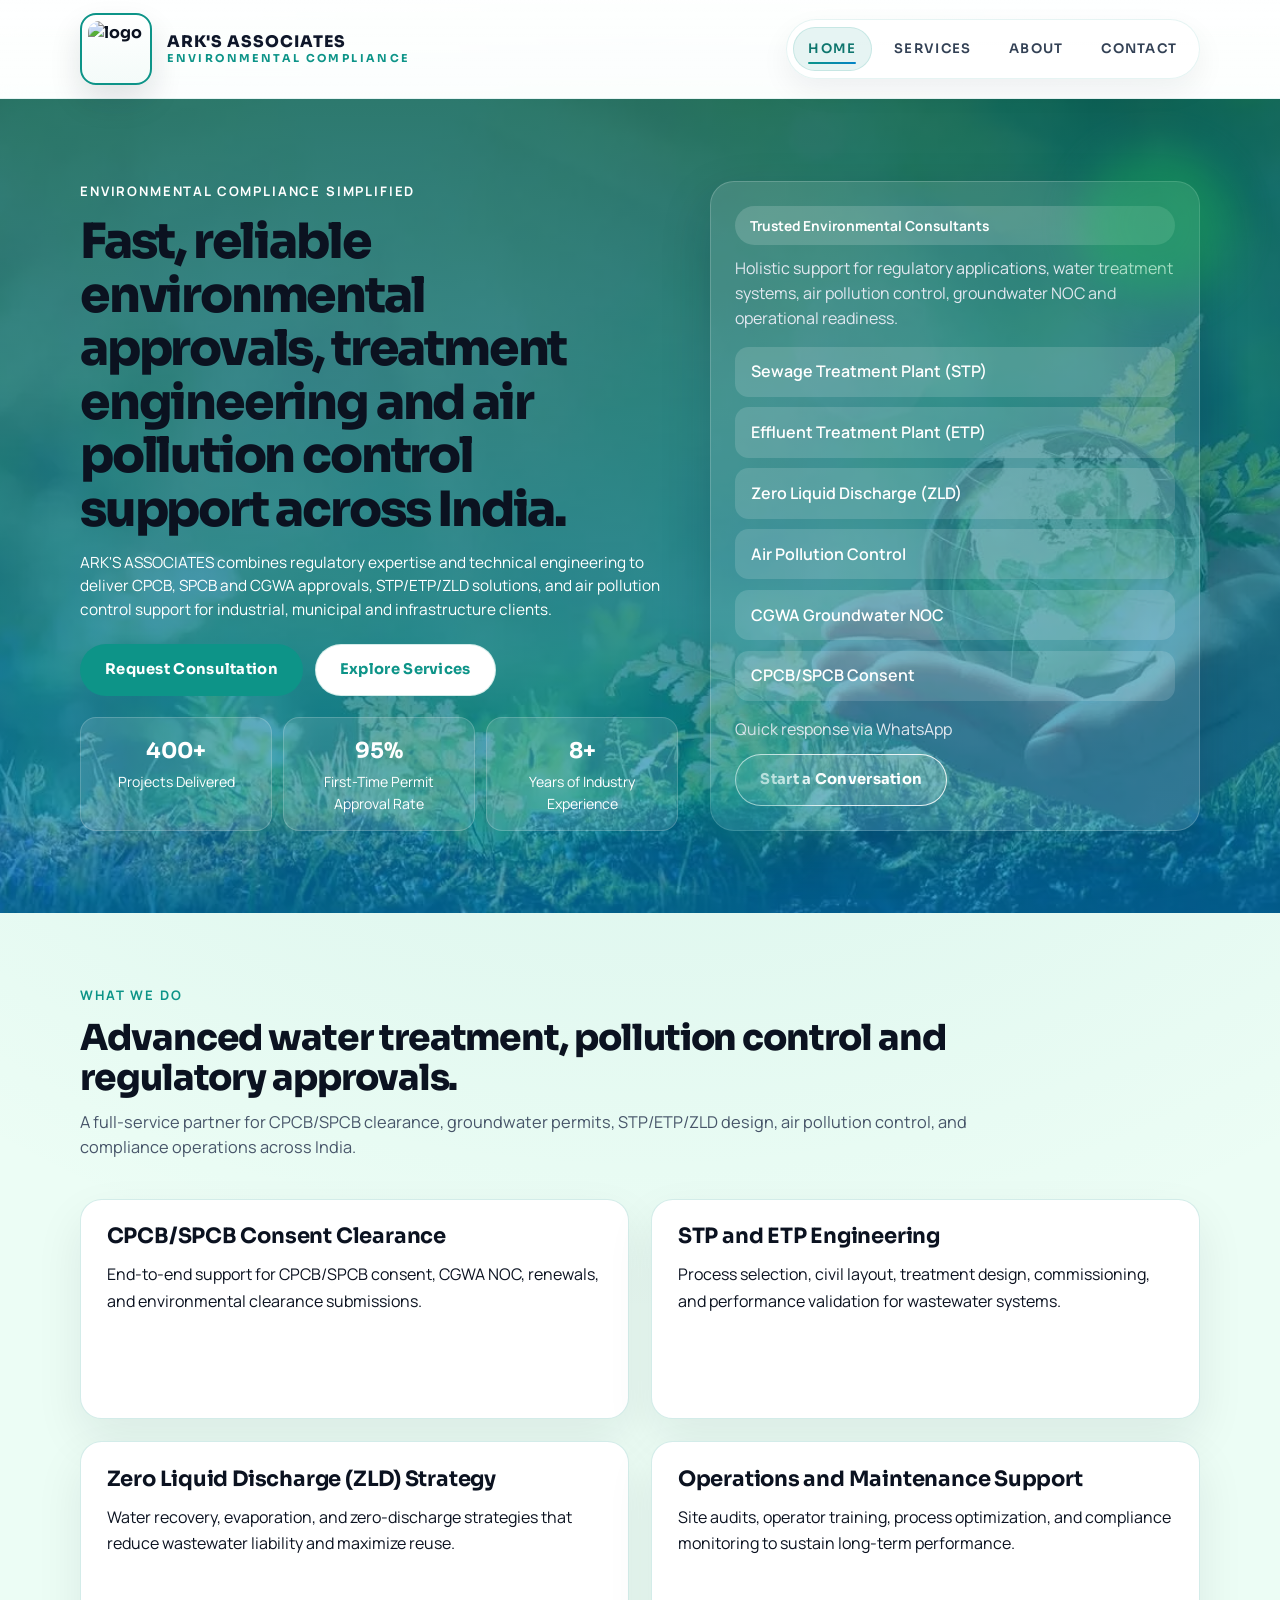
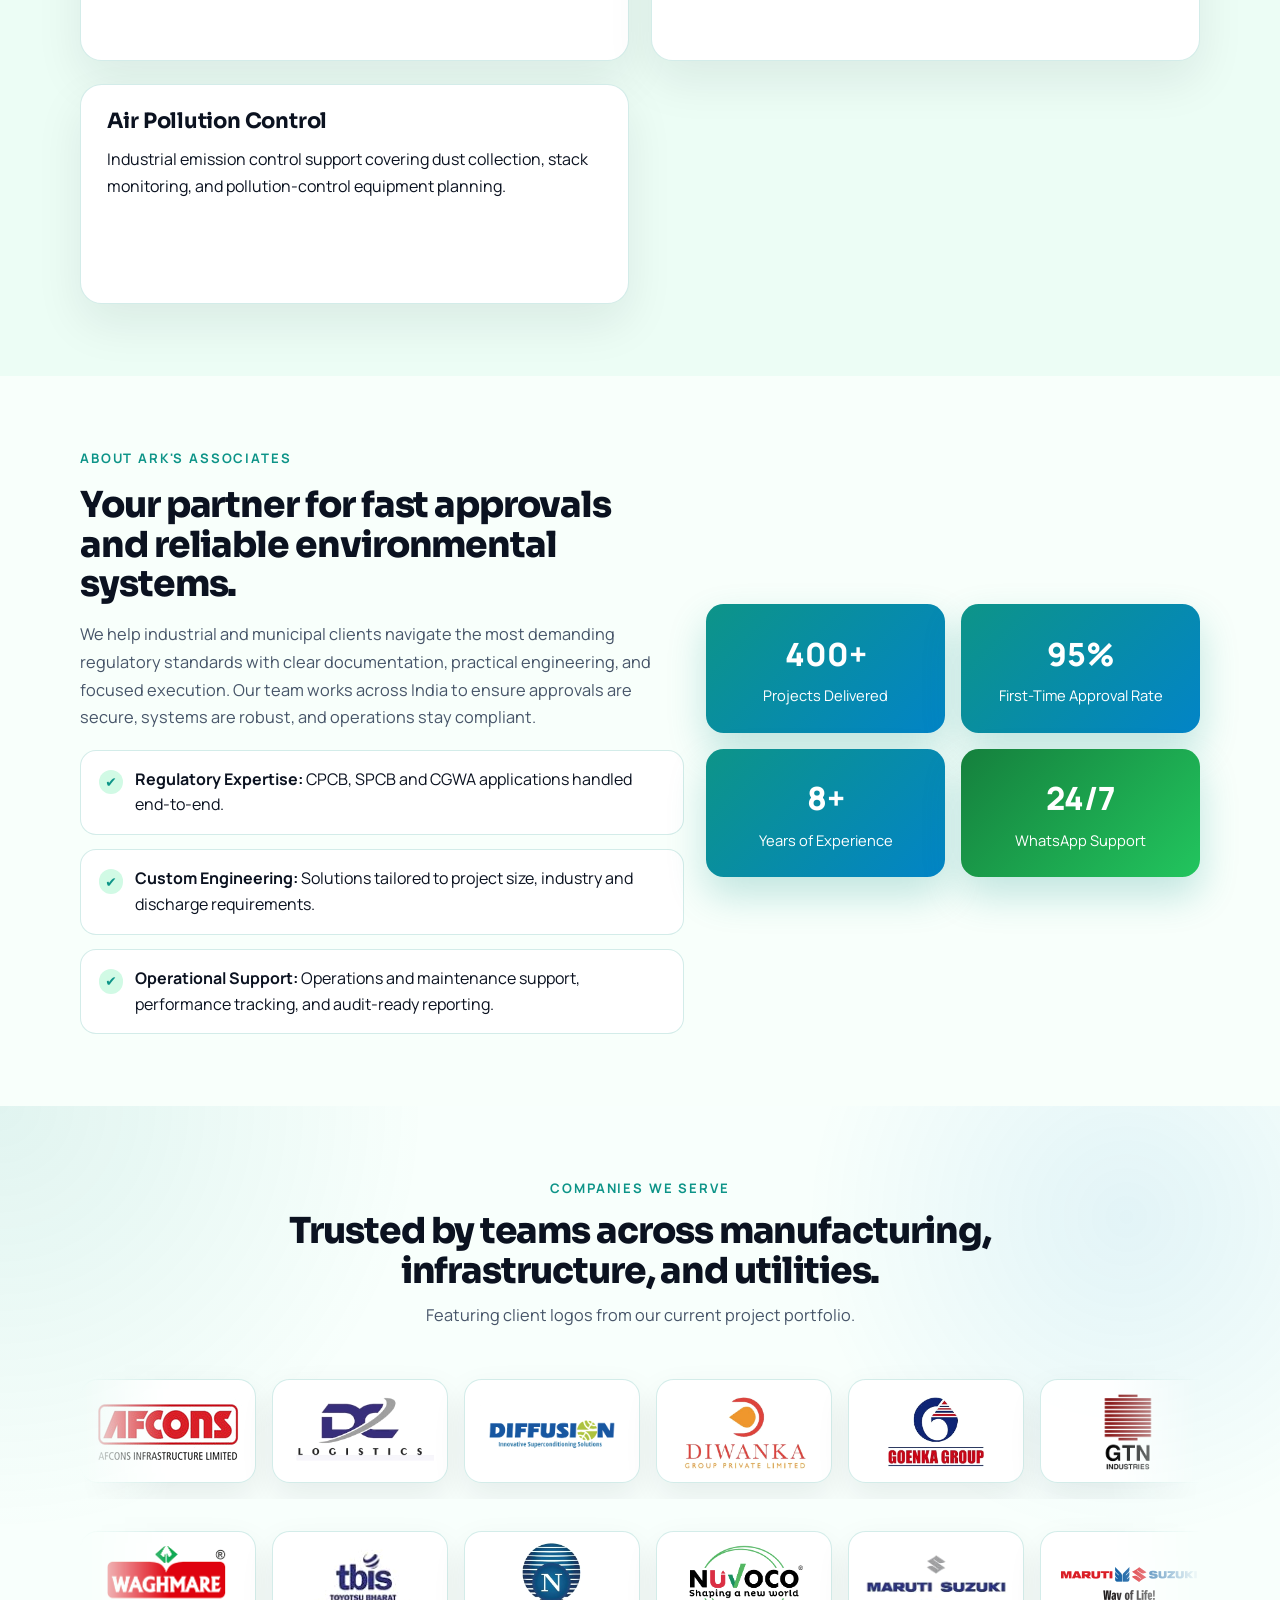
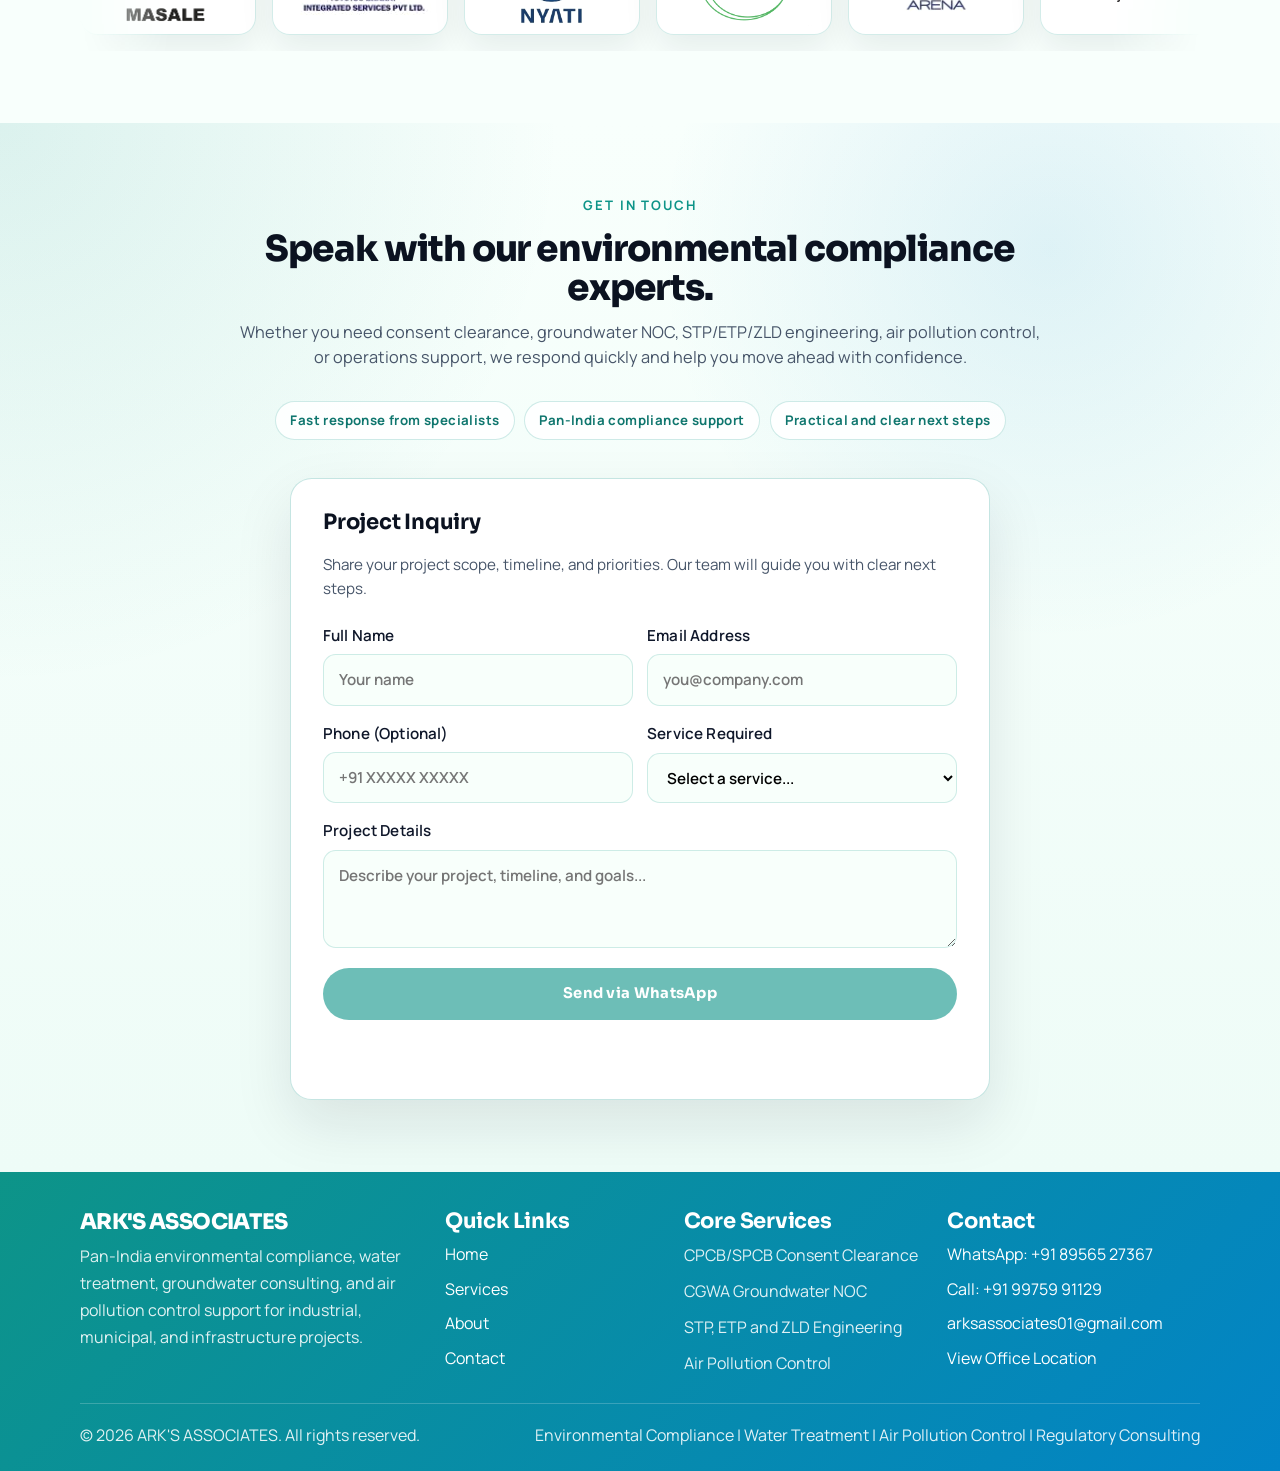
==== commit 3ca5fafd: "Simplify logo alt text across pages Update logo alt attribute from 'ARK'S ASSOCIATES logo' to 'logo'" ====
--- a/index.html
+++ b/index.html
@@ -18,6 +18,14 @@
   <meta name="twitter:description" content="Pan-India consulting for CPCB/SPCB approvals, CGWA NOC, STP/ETP/ZLD engineering, and air pollution control support." />
   <meta name="twitter:image" content="https://www.arksenviro.com/logo1.jpg" />
   <title>ARK'S ASSOCIATES | Environmental Compliance, Water Treatment and Air Pollution Control</title>
+  <script async src="https://www.googletagmanager.com/gtag/js?id=G-XBK84D2305"></script>
+  <script>
+    window.dataLayer = window.dataLayer || [];
+    function gtag(){dataLayer.push(arguments);}
+    gtag('js', new Date());
+
+    gtag('config', 'G-XBK84D2305');
+  </script>
   <script type="application/ld+json">
     {
       "@context": "https://schema.org",
@@ -111,7 +119,7 @@
     <div class="container header-inner">
       <a class="brand" href="index.html" aria-label="ARK'S ASSOCIATES home">
         <span class="brand-mark">
-          <img src="/logo1.jpg" alt="ARK'S ASSOCIATES logo" class="brand-logo" />
+          <img src="/logo1.jpg" alt="logo" class="brand-logo" />
         </span>
         <span class="brand-copy">
           <span class="brand-title">ARK'S ASSOCIATES</span>
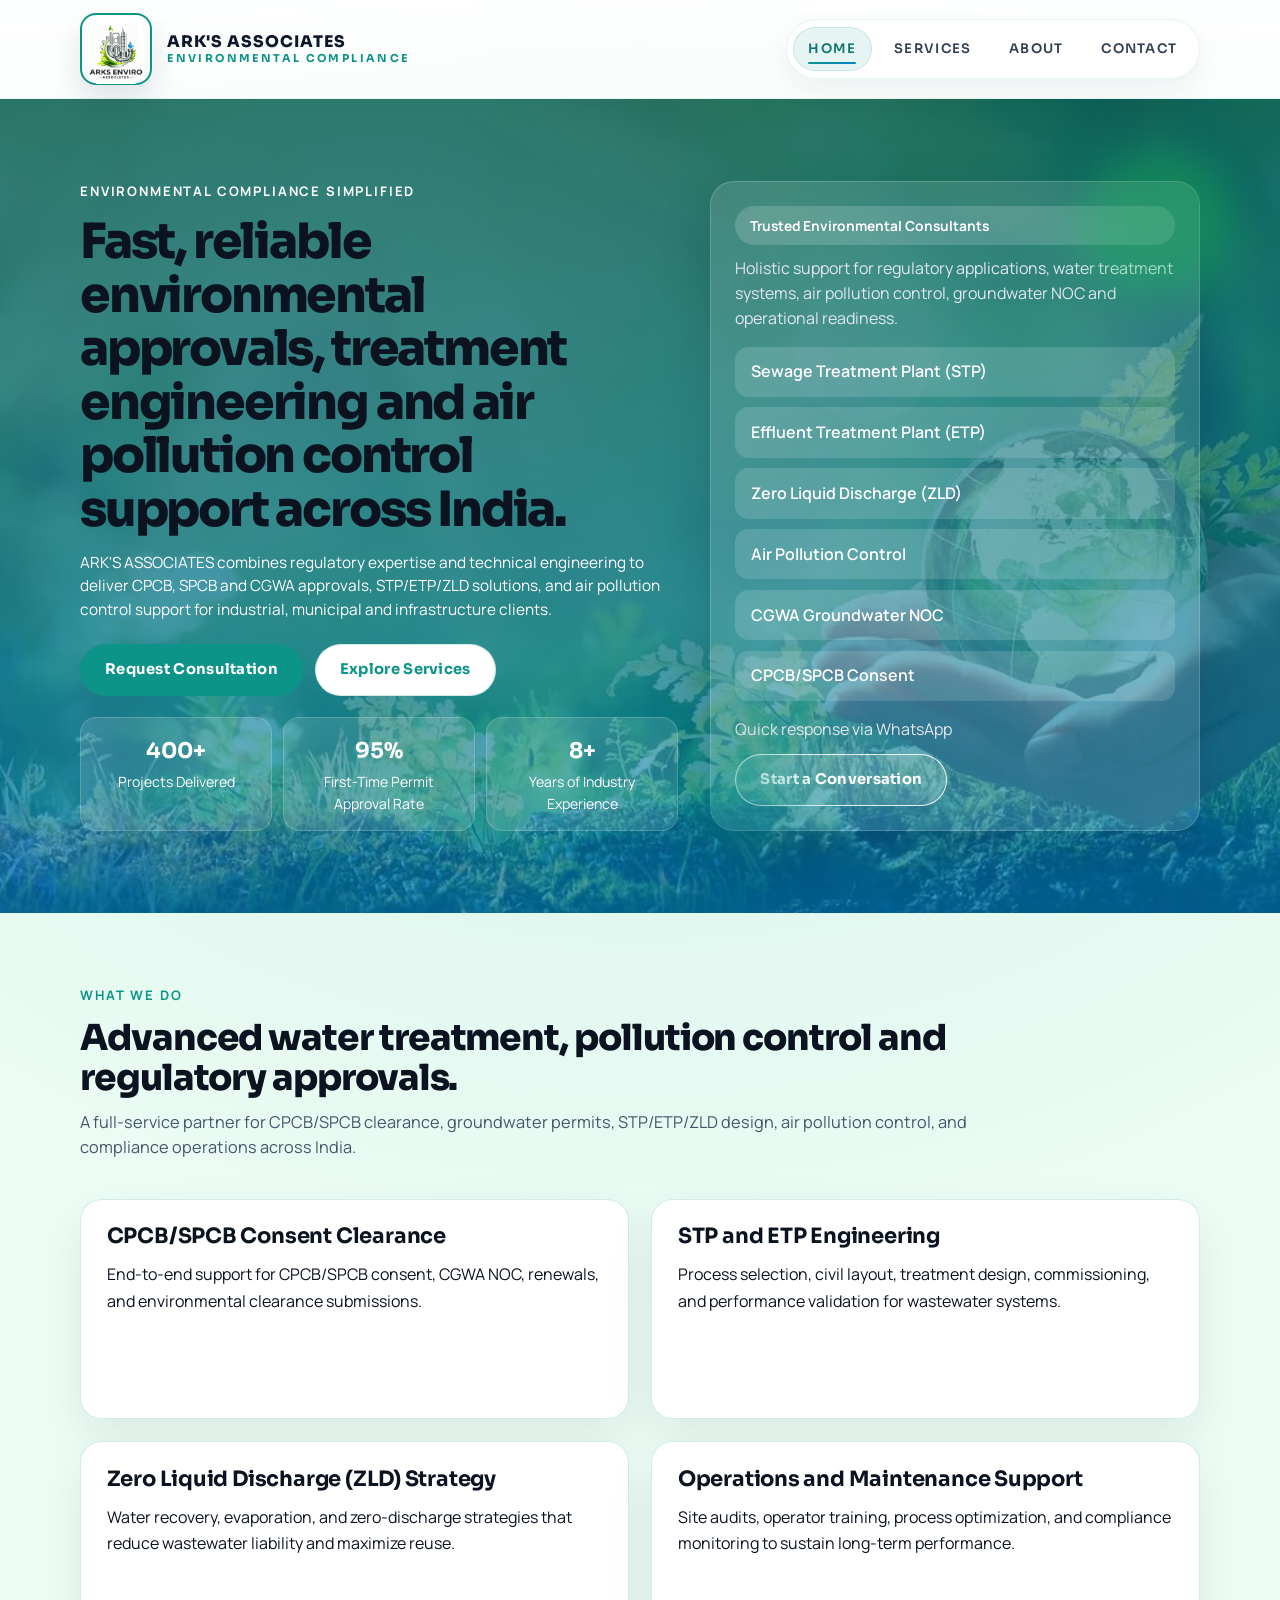
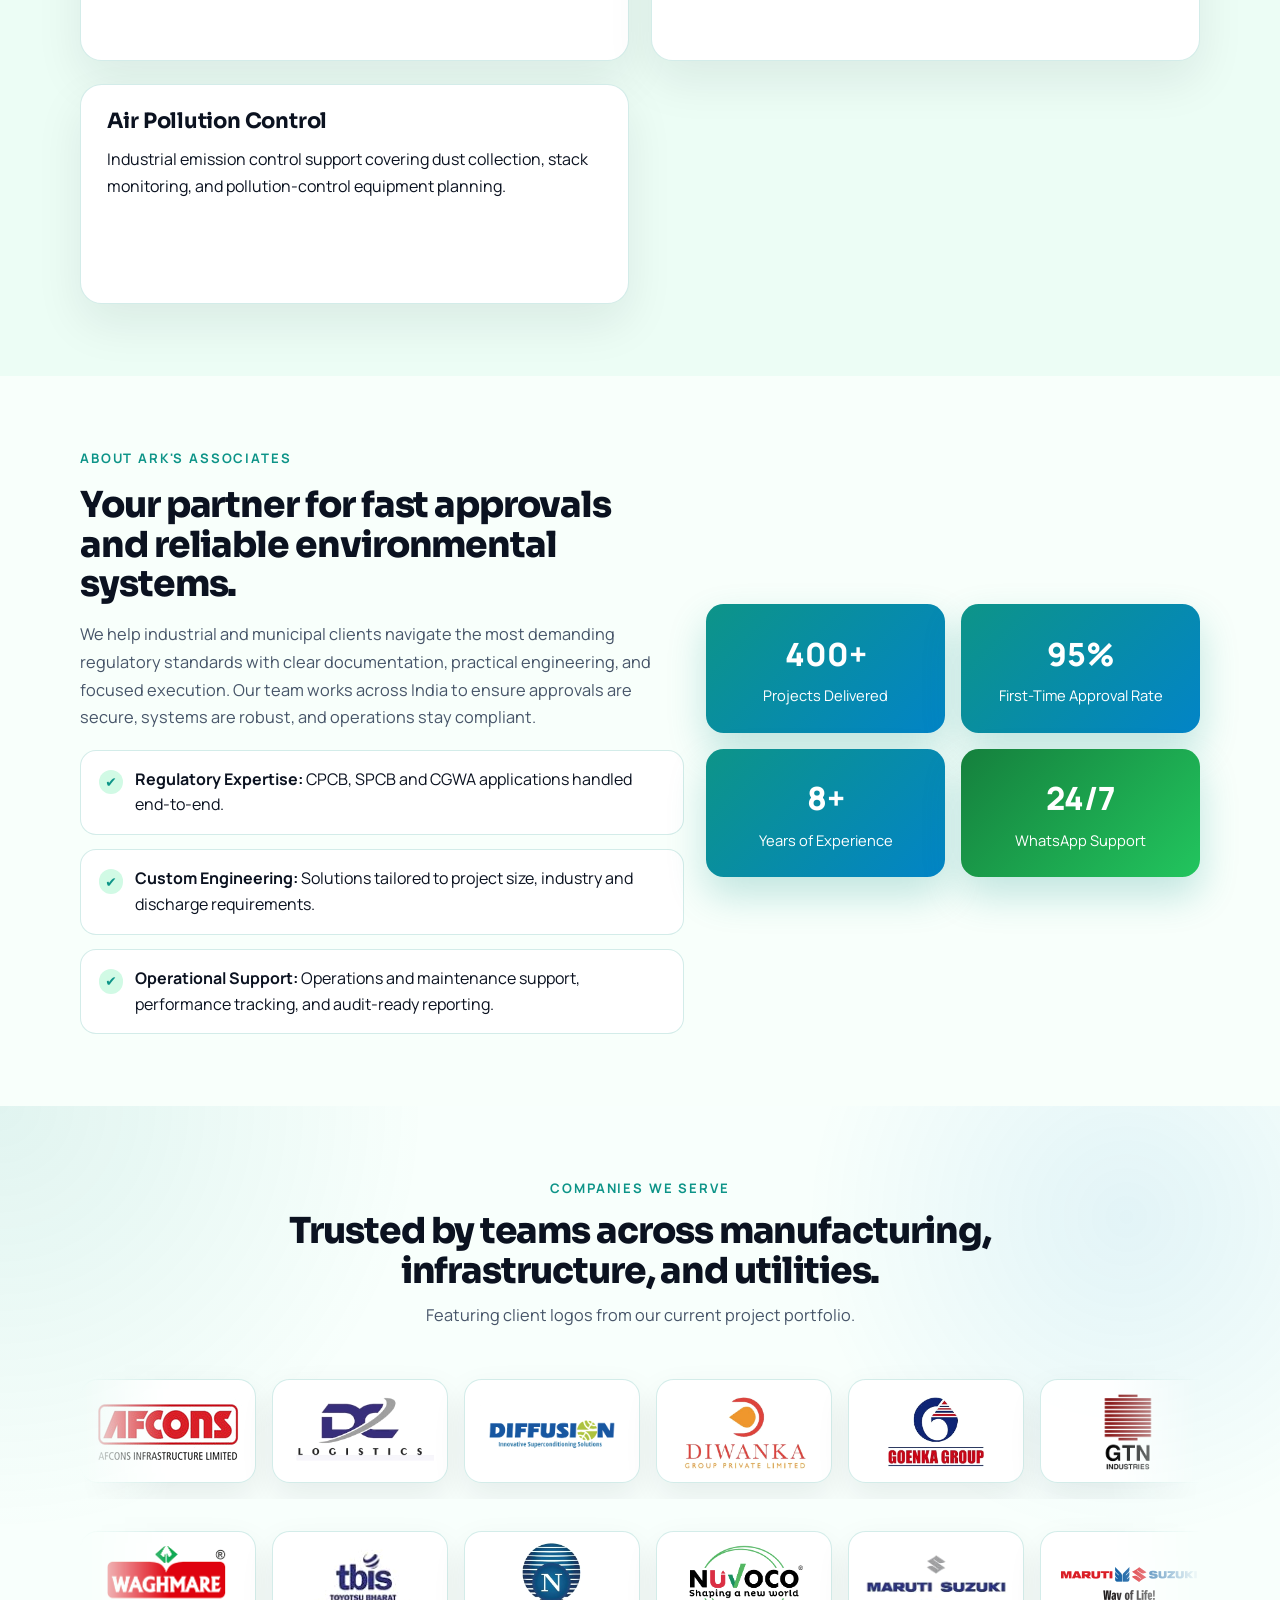
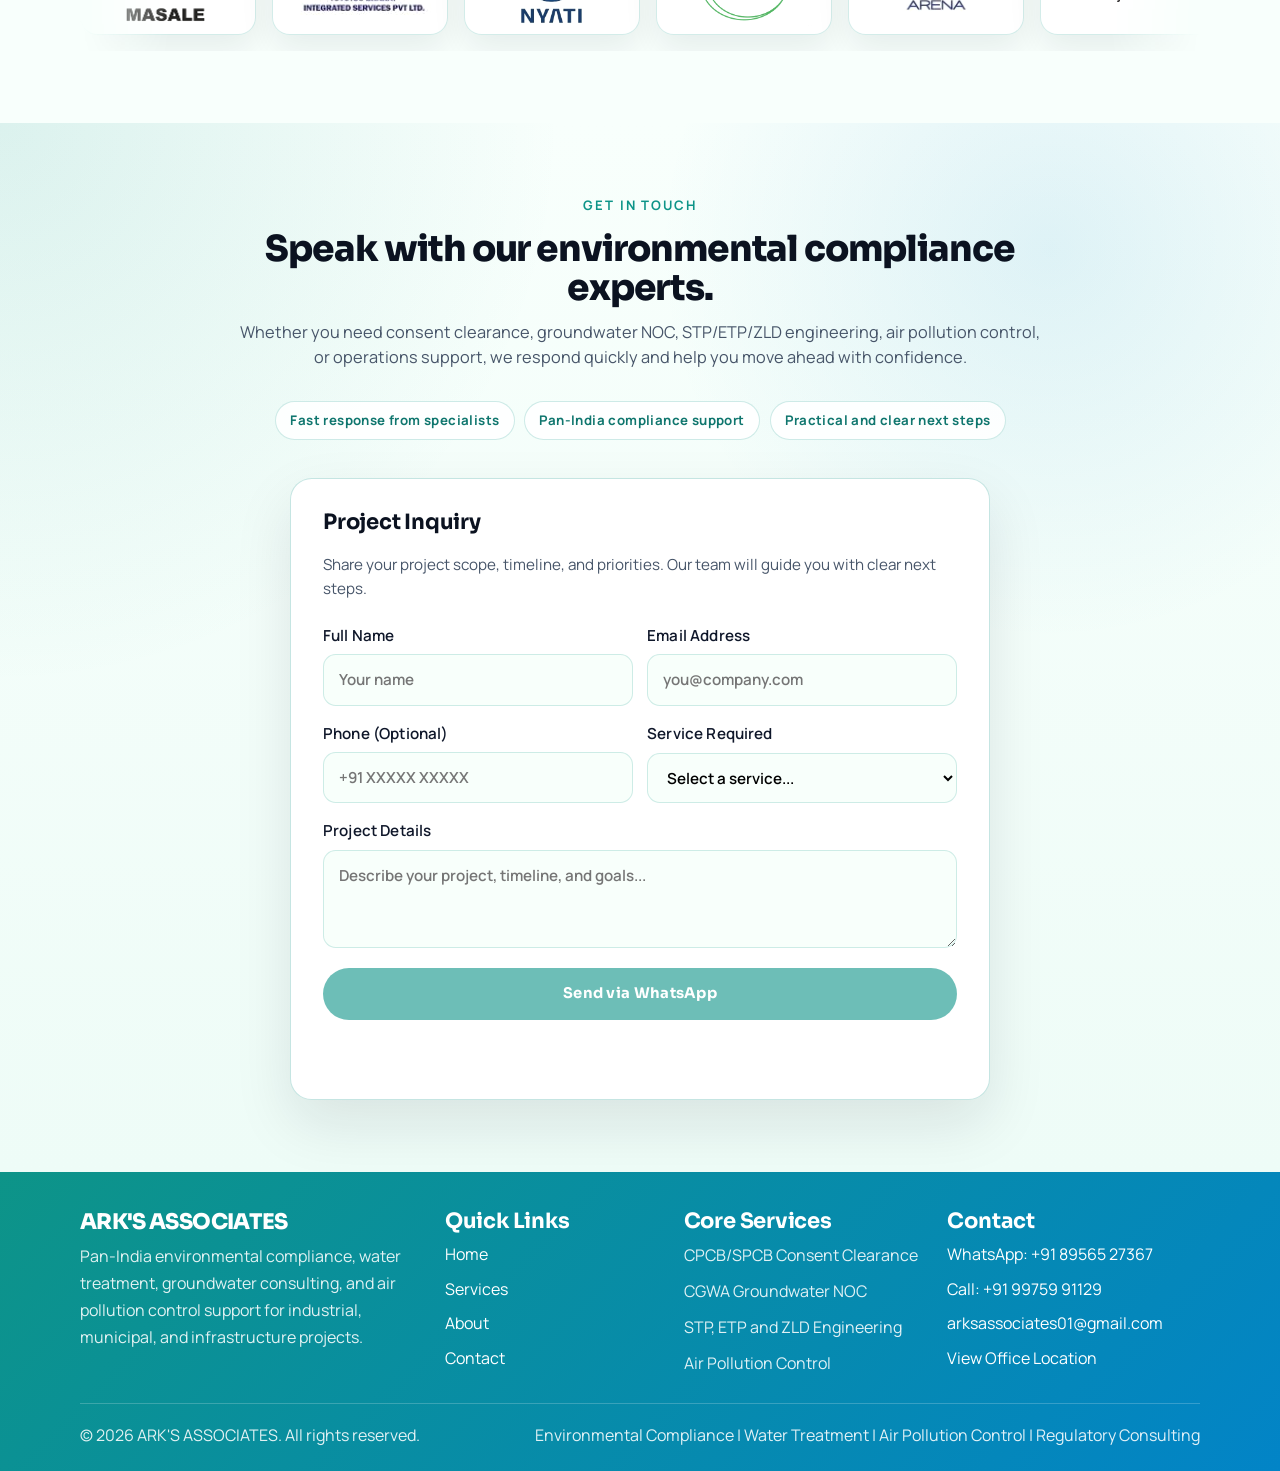
==== commit 534c48a2: "Move logo to logos directory Reorganize the logo file into a dedicated logos/ subdirectory and updat" ====
--- a/index.html
+++ b/index.html
@@ -119,7 +119,7 @@
     <div class="container header-inner">
       <a class="brand" href="index.html" aria-label="ARK'S ASSOCIATES home">
         <span class="brand-mark">
-          <img src="/logo1.jpg" alt="logo" class="brand-logo" />
+          <img src="logos/logo1.jpg" alt="logo" class="brand-logo" />
         </span>
         <span class="brand-copy">
           <span class="brand-title">ARK'S ASSOCIATES</span>
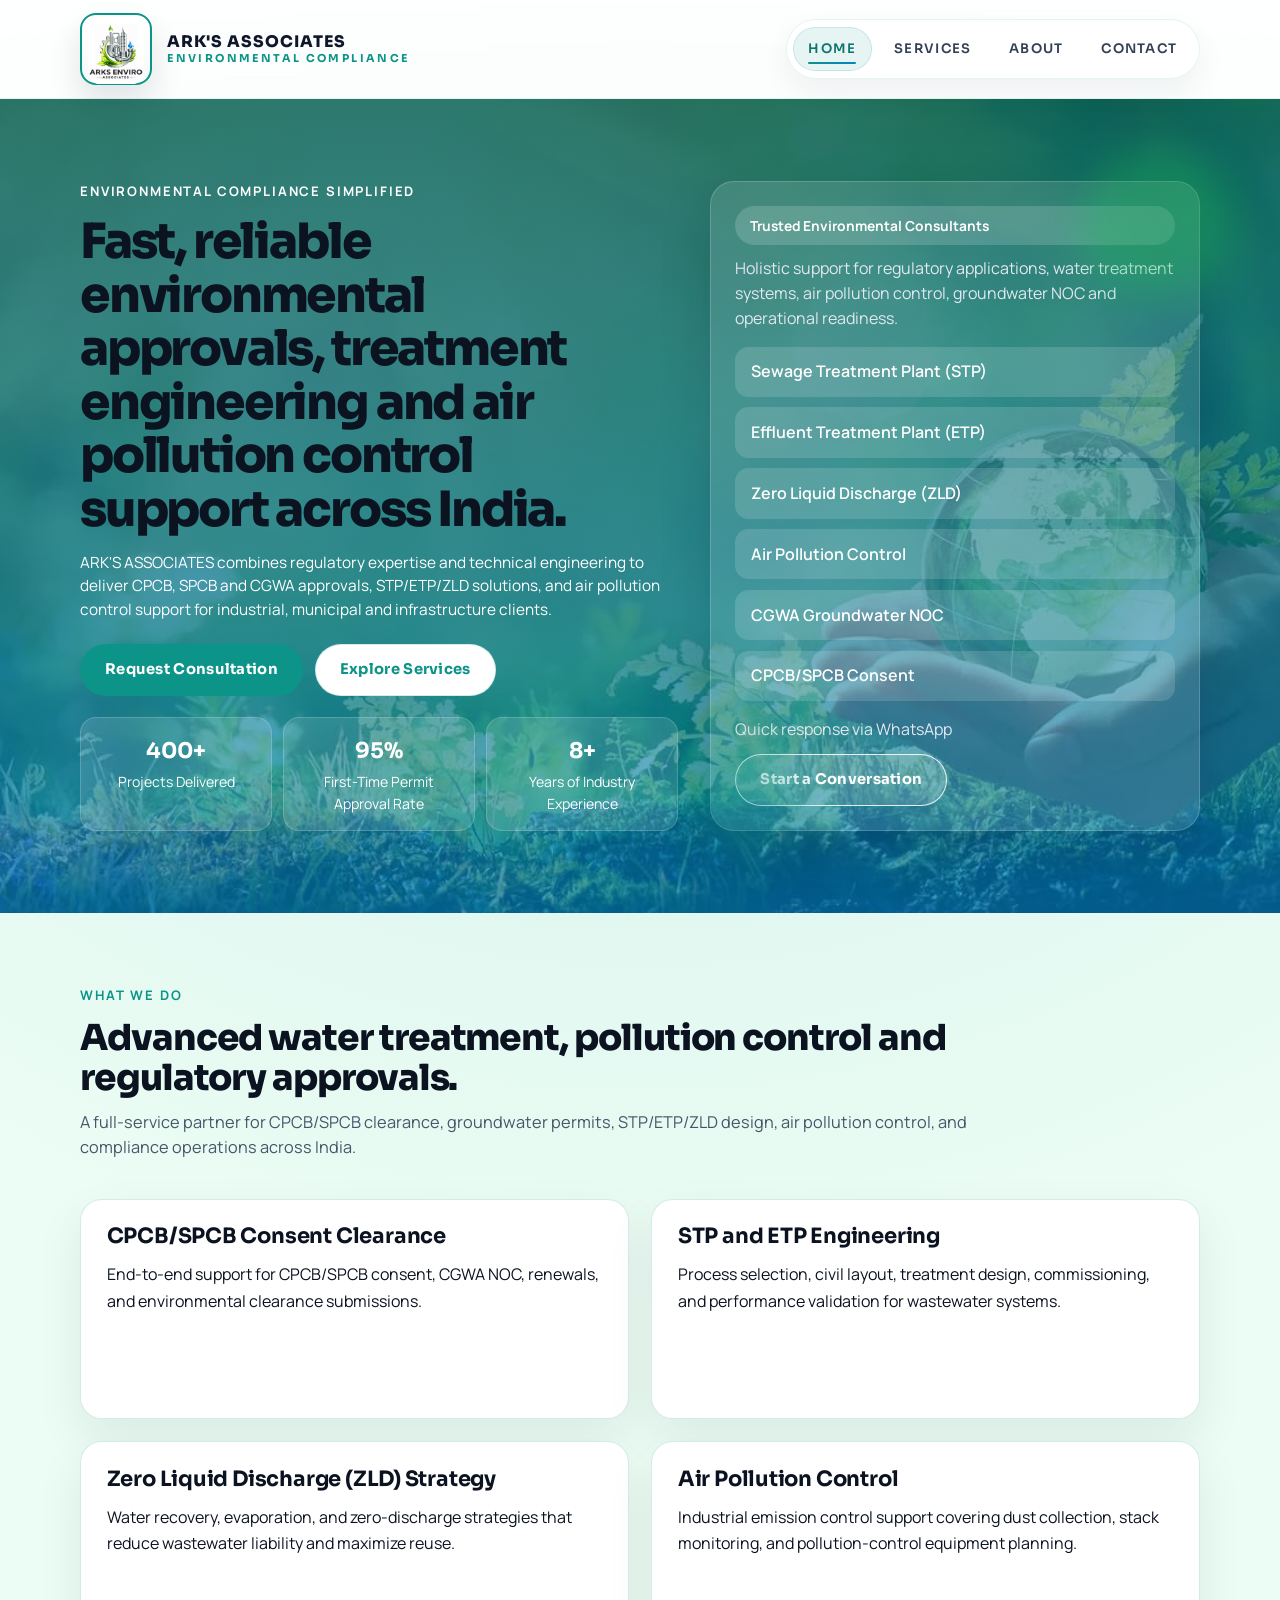
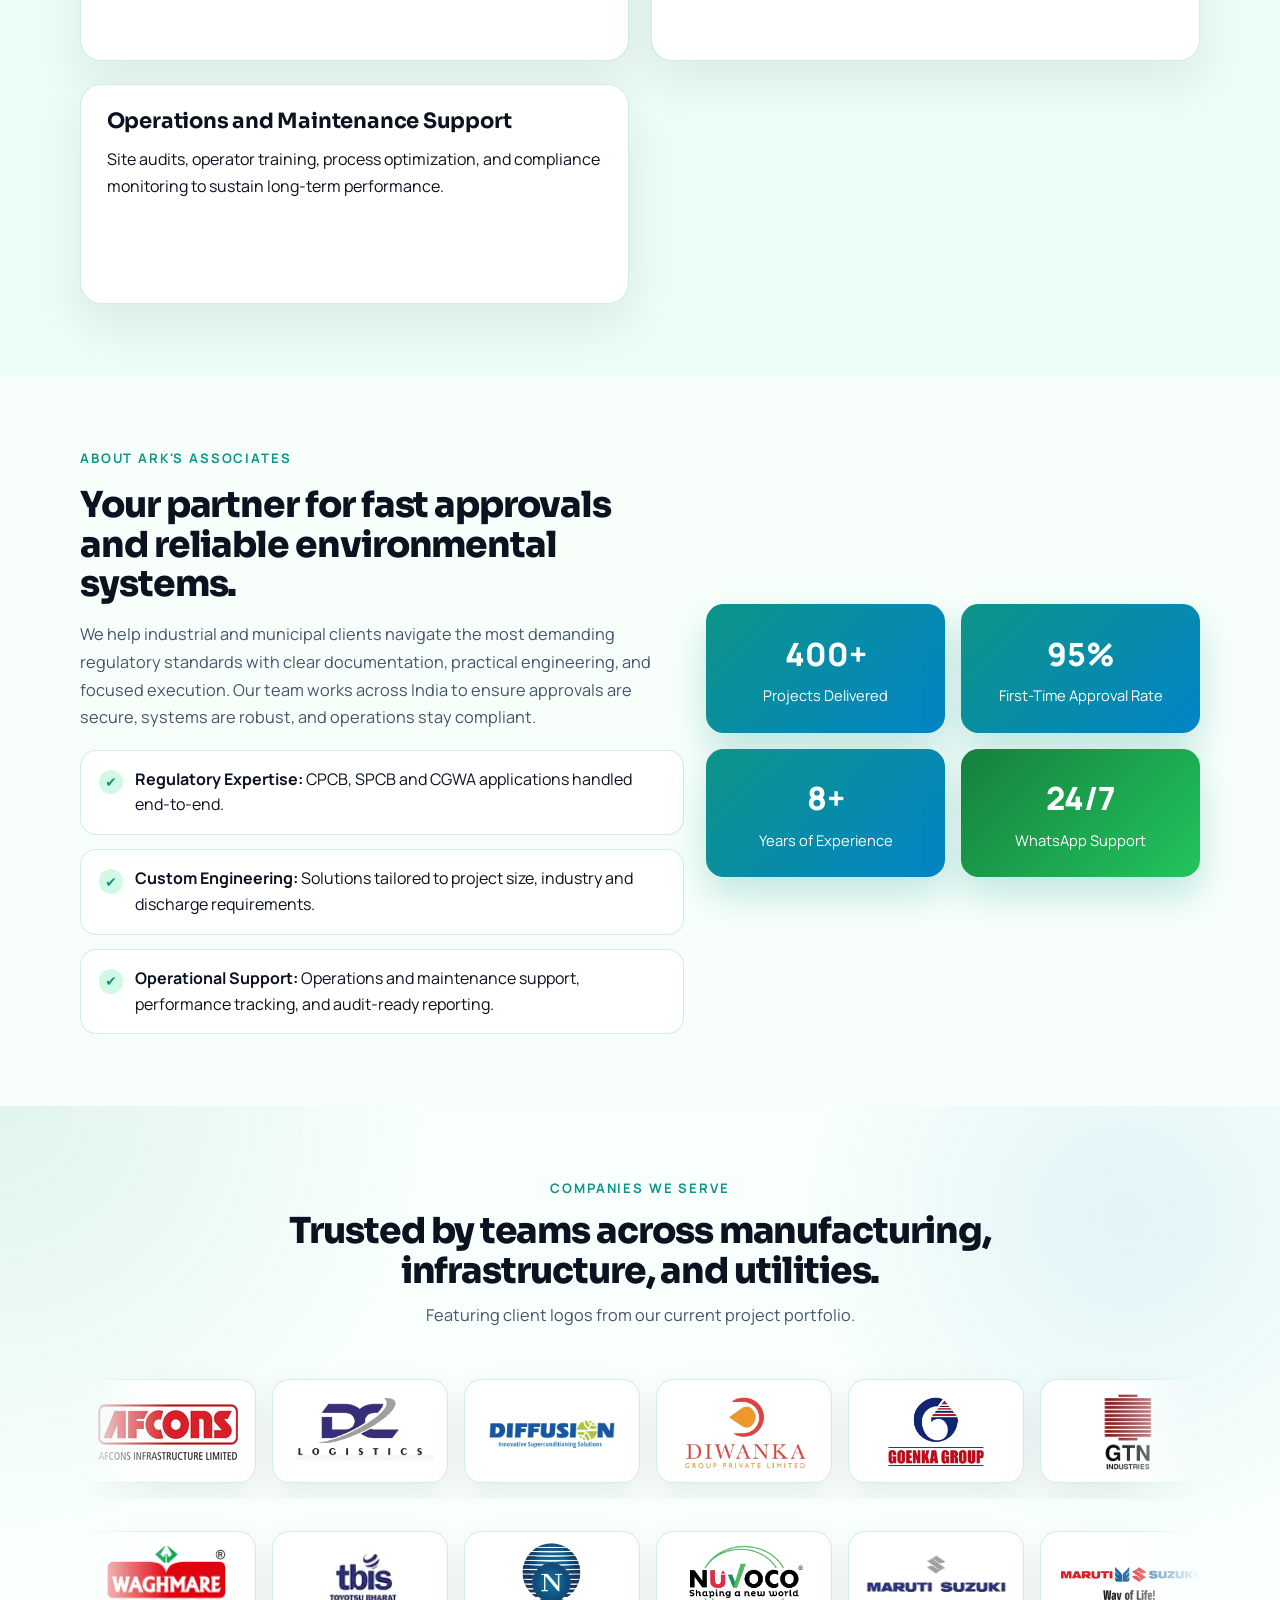
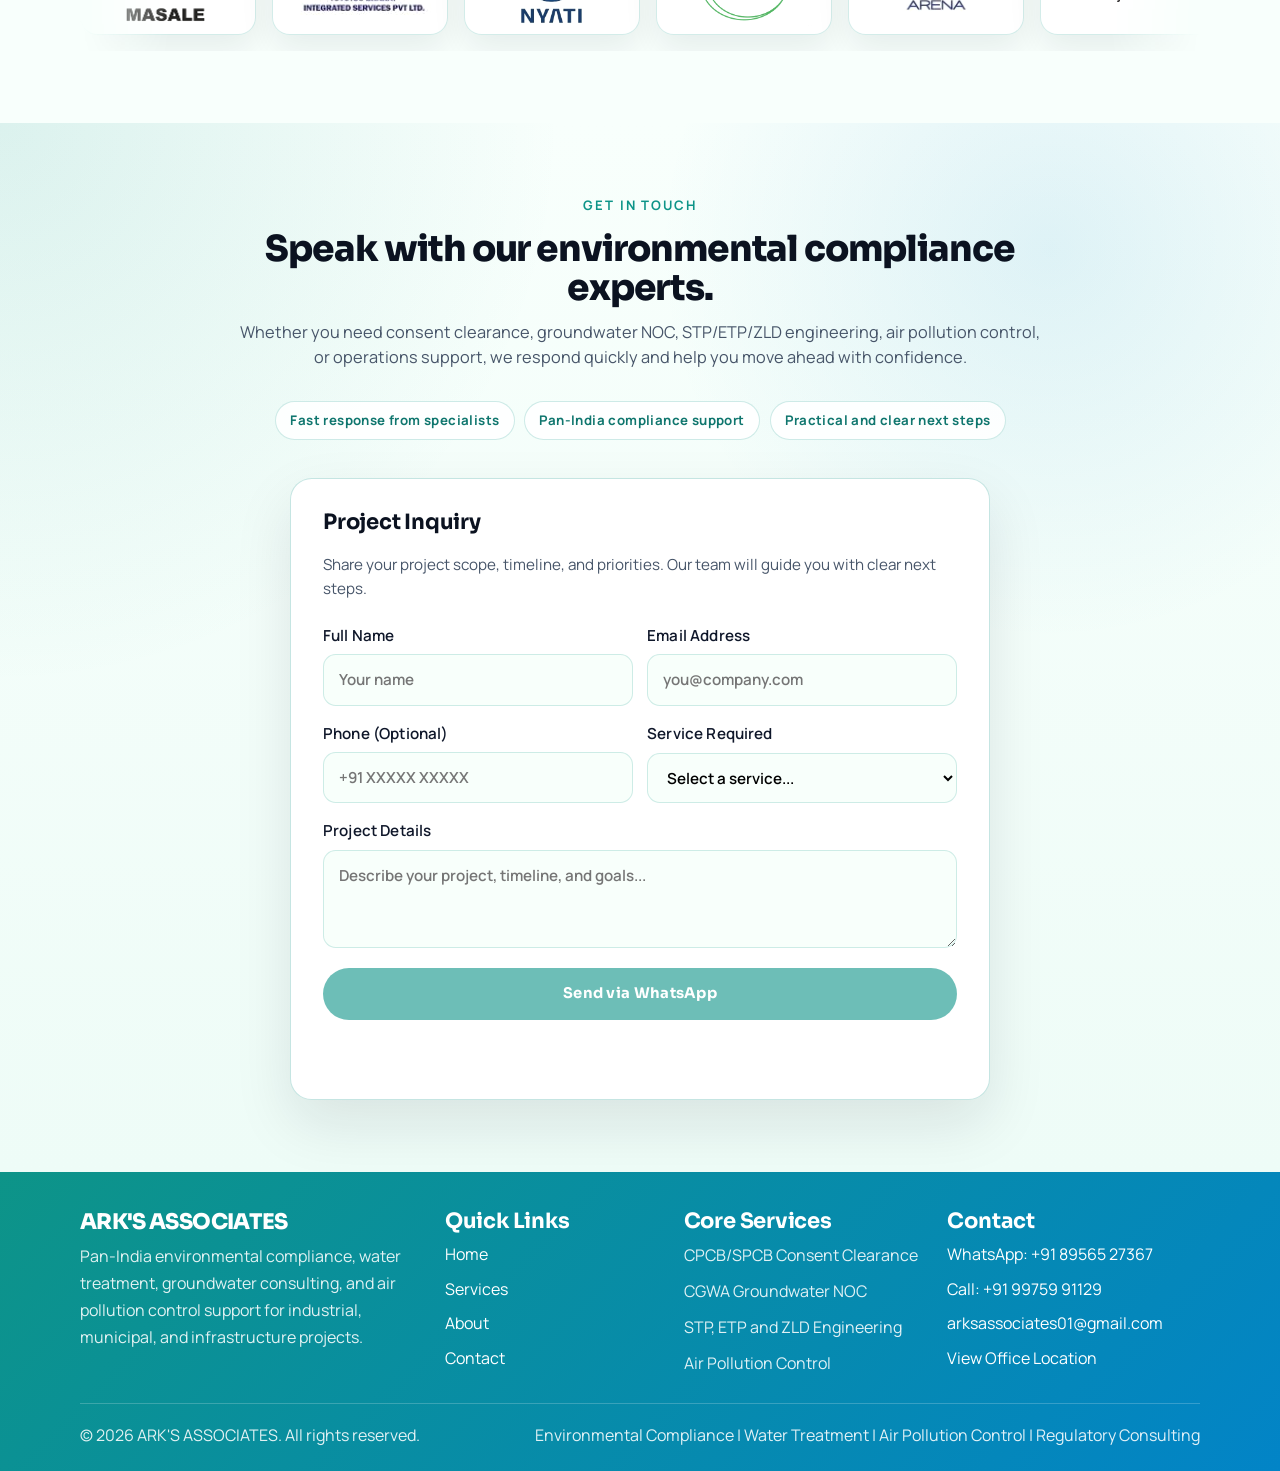
==== commit d8d9142b: "Update index.html" ====
--- a/index.html
+++ b/index.html
@@ -12,11 +12,11 @@
   <meta property="og:title" content="ARK'S ASSOCIATES | Environmental Compliance, Water Treatment and Air Pollution Control" />
   <meta property="og:description" content="Pan-India consulting for CPCB/SPCB approvals, CGWA NOC, STP/ETP/ZLD engineering, and air pollution control support." />
   <meta property="og:url" content="https://www.arksenviro.com/" />
-  <meta property="og:image" content="https://www.arksenviro.com/logo1.jpg" />
+  <meta property="og:image" content="https://www.arksenviro.com/logos/logo1.jpg" />
   <meta name="twitter:card" content="summary_large_image" />
   <meta name="twitter:title" content="ARK'S ASSOCIATES | Environmental Compliance, Water Treatment and Air Pollution Control" />
   <meta name="twitter:description" content="Pan-India consulting for CPCB/SPCB approvals, CGWA NOC, STP/ETP/ZLD engineering, and air pollution control support." />
-  <meta name="twitter:image" content="https://www.arksenviro.com/logo1.jpg" />
+  <meta name="twitter:image" content="https://www.arksenviro.com/logos/logo1.jpg" />
   <title>ARK'S ASSOCIATES | Environmental Compliance, Water Treatment and Air Pollution Control</title>
   <script async src="https://www.googletagmanager.com/gtag/js?id=G-XBK84D2305"></script>
   <script>
@@ -35,8 +35,8 @@
           "@id": "https://www.arksenviro.com/#organization",
           "name": "ARK'S ASSOCIATES",
           "url": "https://www.arksenviro.com/",
-          "logo": "https://www.arksenviro.com/logo1.jpg",
-          "image": "https://www.arksenviro.com/logo1.jpg",
+          "logo": "https://www.arksenviro.com/logos/logo1.jpg",
+          "image": "https://www.arksenviro.com/logos/logo1.jpg",
           "description": "Pan-India environmental compliance consulting for CPCB/SPCB approvals, CGWA NOC, STP/ETP/ZLD engineering, water treatment, and air pollution control.",
           "telephone": "+91-89565-27367",
           "email": "arksassociates01@gmail.com",
@@ -105,7 +105,7 @@
       ]
     }
   </script>
-  <link rel="preload" as="image" href="/logo1.jpg" fetchpriority="high" />
+  <link rel="preload" as="image" href="/logos/logo1.jpg" fetchpriority="high" />
   <link rel="stylesheet" href="styles.css" />
   <link rel="preconnect" href="https://fonts.googleapis.com" />
   <link rel="preconnect" href="https://fonts.gstatic.com" crossorigin />
@@ -214,14 +214,14 @@
             <p>Water recovery, evaporation, and zero-discharge strategies that reduce wastewater liability and maximize reuse.</p>
           </article>
           <article class="feature-card">
+            <h3>Air Pollution Control</h3>
+            <p>Industrial emission control support covering dust collection, stack monitoring, and pollution-control equipment planning.</p>
+          </article>
+          <article class="feature-card">
             <h3>Operations and Maintenance Support</h3>
             <p>Site audits, operator training, process optimization, and compliance monitoring to sustain long-term performance.</p>
           </article>
-          <article class="feature-card">
-            <h3>Air Pollution Control</h3>
-            <p>Industrial emission control support covering dust collection, stack monitoring, and pollution-control equipment planning.</p>
-          </article>
-        </div>
+         </div>
       </div>
     </section>
 
--- a/styles.css
+++ b/styles.css
@@ -1416,13 +1416,15 @@
     flex-direction: column;
     align-items: stretch;
     gap: 0.5rem;
-    z-index: 45;
+    z-index: 70;
     border-radius: 0;
+    visibility: hidden;
+    pointer-events: none;
   }
 
   .site-nav a {
     color: var(--text);
-    justify-content: flex-start;
+    justify-content: center;
     padding: 0.85rem 1rem;
     border-radius: 1rem;
     border-bottom: 1px solid rgba(13, 148, 136, 0.08);
@@ -1442,6 +1444,8 @@
 
   .site-nav.active {
     transform: translateX(0);
+    visibility: visible;
+    pointer-events: auto;
   }
 
   .nav-toggle {
@@ -1453,7 +1457,15 @@
     position: fixed;
     inset: 0;
     background: rgba(2, 6, 23, 0.35);
-    z-index: 35;
+    z-index: 40;
+  }
+
+  body.nav-open {
+    overflow: hidden;
+  }
+
+  body.nav-open .site-header {
+    z-index: 80;
   }
 }
 
@@ -1499,6 +1511,53 @@
 
   .hero-copy h1 {
     font-size: clamp(1.6rem, 6.4vw, 2.1rem);
+  }
+
+  .section-heading,
+  .hero-copy,
+  .about-content,
+  .about-story-content,
+  .team-member-info,
+  .feature-card,
+  .service-card,
+  .work-card,
+  .benefit-item,
+  .cta-inner,
+  .footer-inner,
+  .footer-brand-block,
+  .footer-links-block,
+  .footer-services-block,
+  .footer-contact-block {
+    text-align: center;
+  }
+
+  .section-heading,
+  .hero-copy,
+  .about-list {
+    justify-items: center;
+  }
+
+  .hero-copy h1,
+  .section-copy,
+  .hero-text,
+  .about-description,
+  .about-story-content p,
+  .cta-inner p {
+    margin-left: auto;
+    margin-right: auto;
+  }
+
+  .about-list li {
+    width: min(100%, 30rem);
+  }
+
+  .about-list li,
+  .service-points li,
+  .work-points li,
+  .contact-form label,
+  .contact-info-item,
+  .contact-info-footer {
+    text-align: left;
   }
 
   .hero-banner .hero-text {
@@ -1536,12 +1595,14 @@
 
   .footer-links-block a,
   .footer-contact-block a {
-    width: auto;
+    width: fit-content;
+    margin-left: auto;
+    margin-right: auto;
   }
 
   .footer-bottom {
     flex-direction: column;
-    text-align: left;
+    text-align: center;
   }
 
   .logo-item {
@@ -1576,7 +1637,7 @@
   }
 
   .contact-trust-strip {
-    justify-content: flex-start;
+    justify-content: center;
   }
 
 }
@@ -1658,8 +1719,8 @@
 }
 
 .team-member-image {
-  flex: 0 0 44%;
-  min-height: 320px;
+  flex: 0 0 34%;
+  min-height: 180px;
   background: linear-gradient(135deg, rgba(13, 148, 136, 0.12), rgba(2, 132, 199, 0.1));
   display: flex;
   align-items: center;
@@ -1855,21 +1916,31 @@
   }
 
   .team-member {
-    flex-direction: column;
+    flex-direction: row;
+    align-items: stretch;
   }
 
   .team-member-image {
-    flex-basis: auto;
-    min-height: 240px;
-    width: 100%;
-    border-right: 0;
-    border-bottom: 1px solid rgba(13, 148, 136, 0.12);
+    flex: 0 0 32%;
+    min-height: 140px;
+    width: auto;
+    border-right: 1px solid rgba(13, 148, 136, 0.12);
+    border-bottom: 0;
     padding: 0;
   }
 
   .team-member-info {
-    padding: 1.2rem;
+    padding: 1rem 1.1rem;
     justify-content: flex-start;
+  }
+
+  .team-member-info h3 {
+    font-size: 1.05rem;
+  }
+
+  .team-bio {
+    font-size: 0.9rem;
+    line-height: 1.5;
   }
 
   .work-grid {
